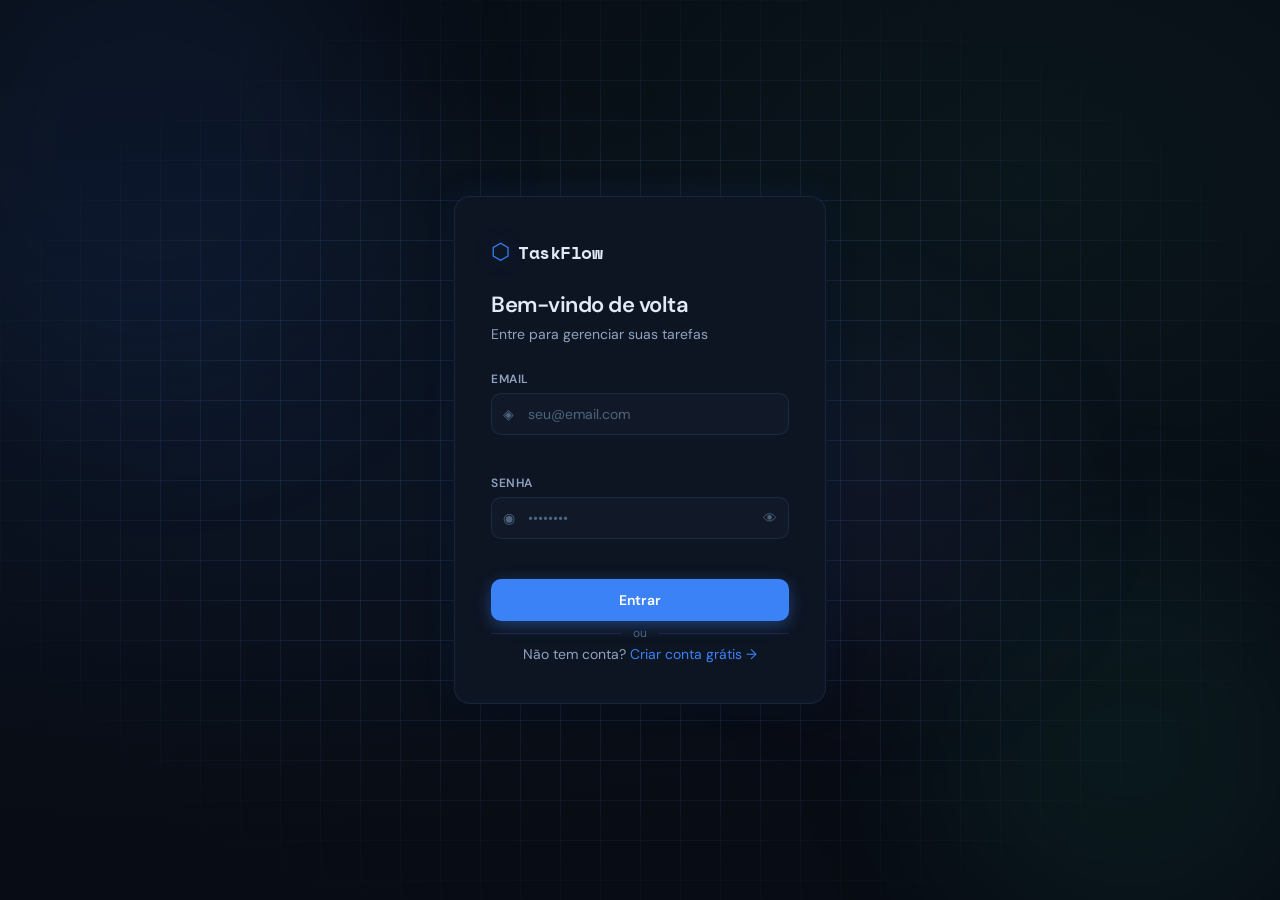
==== frontend/categories.html @ ffcaa2cd "add update" ====
<!DOCTYPE html>
<html lang="pt-BR">
<head>
    <meta charset="UTF-8">
    <meta name="viewport" content="width=device-width, initial-scale=1.0">
    <title>TaskFlow — Categorias</title>
    <link rel="preconnect" href="https://fonts.googleapis.com">
    <link href="https://fonts.googleapis.com/css2?family=Space+Mono:wght@400;700&family=DM+Sans:wght@300;400;500;600&display=swap" rel="stylesheet">
    <link rel="stylesheet" href="css/style.css">
    <link rel="stylesheet" href="css/kanban.css">
    <link rel="stylesheet" href="css/dashboard.css">
</head>
<body class="dashboard-page">
    <aside class="sidebar" id="sidebar">
        <div class="sidebar-header">
            <div class="logo"><span class="logo-icon">⬡</span><span class="logo-text">TaskFlow</span></div>
        </div>
        <nav class="sidebar-nav" id="sidebarNav"></nav>
        <div class="sidebar-footer">
            <div class="user-card">
                <div class="user-avatar" id="userAvatar">?</div>
                <div class="user-info">
                    <span class="user-name" id="userName">—</span>
                    <span class="user-email" id="userEmail">—</span>
                </div>
            </div>
            <button class="btn-logout" onclick="logout()" title="Sair">⏻</button>
        </div>
    </aside>

    <main class="main-content">
        <header class="topbar">
            <div class="topbar-left">
                <button class="menu-toggle" onclick="toggleSidebar()">☰</button>
                <h2 class="page-title">Categorias</h2>
            </div>
            <button class="btn-new-task" onclick="openCatModal()">+ Nova Categoria</button>
        </header>

        <div class="page-content">
            <section class="suggested-cats">
                <div>
                    <h3 class="section-title">Categorias sugeridas</h3>
                    <p class="section-subtitle">Crie atalhos comuns com um clique e continue podendo personalizar tudo.</p>
                </div>
                <div class="suggested-cat-grid" id="suggestedCatGrid"></div>
            </section>

            <div id="catEmpty" class="empty-state hidden">
                <div class="empty-icon">◈</div>
                <p>Nenhuma categoria criada ainda</p>
                <button class="btn-primary small" onclick="openCatModal()">+ Criar categoria</button>
            </div>
            <div class="cat-grid" id="catGrid"></div>
        </div>
    </main>

    <!-- Modal Categoria -->
    <div class="modal-overlay hidden" id="catModalOverlay" onclick="closeCatModalOutside(event)">
        <div class="modal-card modal-sm">
            <div class="modal-header">
                <h3 class="modal-title" id="catModalTitle">Nova Categoria</h3>
                <button class="modal-close" onclick="closeCatModal()">✕</button>
            </div>
            <form id="catForm" class="modal-form" novalidate>
                <input type="hidden" id="catId">
                <div class="field-group">
                    <label class="field-label">Nome *</label>
                    <div class="field-wrapper"><input type="text" id="catName" class="field-input" placeholder="Ex: Trabalho" maxlength="50"></div>
                    <span class="field-error" id="catNameErr"></span>
                </div>
                <div class="modal-row">
                    <div class="field-group">
                        <label class="field-label">Ícone (emoji)</label>
                        <div class="field-wrapper"><input type="text" id="catIcon" class="field-input" placeholder="🏠" maxlength="4"></div>
                    </div>
                    <div class="field-group">
                        <label class="field-label">Cor</label>
                        <div class="color-picker-row">
                            <input type="color" id="catColorPicker" value="#3b82f6" style="width:40px;height:38px;border:none;background:none;cursor:pointer;padding:0">
                            <input type="text" id="catColor" class="field-input" value="#3b82f6" placeholder="#3b82f6" maxlength="7" style="flex:1">
                        </div>
                    </div>
                </div>
                <!-- Color presets -->
                <div class="color-presets">
                    <span class="presets-label">Cores rápidas:</span>
                    <div class="presets-row" id="colorPresets"></div>
                </div>
                <div class="modal-actions">
                    <button type="button" class="btn-ghost" onclick="closeCatModal()">Cancelar</button>
                    <button type="submit" class="btn-primary" id="saveCatBtn">
                        <span class="btn-text">Salvar</span>
                        <span class="btn-loader hidden">⟳</span>
                    </button>
                </div>
            </form>
        </div>
    </div>

    <!-- Delete confirm -->
    <div class="modal-overlay hidden" id="deleteCatOverlay" onclick="closeDeleteCatOutside(event)">
        <div class="modal-card modal-sm">
            <div class="modal-header">
                <h3 class="modal-title">Excluir Categoria</h3>
                <button class="modal-close" onclick="closeDeleteCat()">✕</button>
            </div>
            <p class="delete-confirm-text">Excluir <strong id="deleteCatName"></strong>? As tarefas desta categoria perderão a associação.</p>
            <div class="modal-actions">
                <button class="btn-ghost" onclick="closeDeleteCat()">Cancelar</button>
                <button class="btn-danger" id="confirmDeleteCatBtn" onclick="confirmDeleteCat()">Excluir</button>
            </div>
        </div>
    </div>

    <div id="toastContainer" class="toast-container"></div>
    <script src="js/shared.js"></script>
    <script src="js/categories.js"></script>
</body>
</html>
---- frontend/css/style.css ----
/* ============================================================
   TaskFlow — Dark Mission Control Theme
   Fonts: Space Mono (mono/headings) + DM Sans (body)
   ============================================================ */

:root {
  --bg:          #080c14;
  --bg-2:        #0d1422;
  --bg-3:        #111928;
  --bg-4:        #1a2438;
  --border:      rgba(100, 160, 255, 0.12);
  --border-glow: rgba(100, 160, 255, 0.3);

  --accent:      #3b82f6;
  --accent-dim:  rgba(59, 130, 246, 0.15);
  --accent-glow: rgba(59, 130, 246, 0.4);
  --green:       #22d3a5;
  --green-dim:   rgba(34, 211, 165, 0.15);
  --yellow:      #f59e0b;
  --yellow-dim:  rgba(245, 158, 11, 0.15);
  --red:         #ef4444;
  --red-dim:     rgba(239, 68, 68, 0.15);

  --text:        #e2eaf5;
  --text-2:      #8fa3c0;
  --text-3:      #4d647f;

  --radius:      10px;
  --radius-lg:   16px;
  --shadow:      0 4px 24px rgba(0,0,0,0.5);
  --shadow-glow: 0 0 30px rgba(59, 130, 246, 0.15);

  --sidebar-w:   240px;
  --topbar-h:    64px;
}

*, *::before, *::after { box-sizing: border-box; margin: 0; padding: 0; }

html { font-size: 15px; }

body {
  font-family: 'DM Sans', sans-serif;
  background: var(--bg);
  color: var(--text);
  min-height: 100vh;
  -webkit-font-smoothing: antialiased;
}

/* ============================================================
   SCROLLBAR
   ============================================================ */
::-webkit-scrollbar { width: 6px; }
::-webkit-scrollbar-track { background: transparent; }
::-webkit-scrollbar-thumb { background: var(--bg-4); border-radius: 3px; }
::-webkit-scrollbar-thumb:hover { background: var(--accent); }

/* ============================================================
   AUTH PAGE
   ============================================================ */
.auth-page { display: flex; align-items: center; justify-content: center; min-height: 100vh; overflow: hidden; }

.auth-bg {
  position: fixed; inset: 0; z-index: 0;
  background: radial-gradient(ellipse at 20% 50%, rgba(59,130,246,0.07) 0%, transparent 60%),
              radial-gradient(ellipse at 80% 20%, rgba(34,211,165,0.05) 0%, transparent 50%),
              var(--bg);
}

.grid-overlay {
  position: absolute; inset: 0;
  background-image:
    linear-gradient(var(--border) 1px, transparent 1px),
    linear-gradient(90deg, var(--border) 1px, transparent 1px);
  background-size: 40px 40px;
  mask-image: radial-gradient(ellipse at center, black 40%, transparent 80%);
}

.orb {
  position: absolute; border-radius: 50%;
  filter: blur(80px); pointer-events: none;
}
.orb-1 { width:500px; height:500px; background: rgba(59,130,246,0.08); top:-100px; left:-100px; }
.orb-2 { width:400px; height:400px; background: rgba(34,211,165,0.06); bottom:-50px; right:-50px; }
.orb-3 { width:300px; height:300px; background: rgba(139,92,246,0.05); top:40%; right:20%; }

.auth-container { position: relative; z-index: 1; width: 100%; max-width: 420px; padding: 24px; }

.auth-card {
  background: var(--bg-2);
  border: 1px solid var(--border);
  border-radius: var(--radius-lg);
  padding: 40px 36px;
  box-shadow: var(--shadow), var(--shadow-glow);
  animation: cardIn 0.4s cubic-bezier(0.16, 1, 0.3, 1);
}

@keyframes cardIn {
  from { opacity: 0; transform: translateY(20px) scale(0.97); }
  to   { opacity: 1; transform: translateY(0) scale(1); }
}

.logo {
  display: flex; align-items: center; gap: 8px; margin-bottom: 24px;
}
.logo-icon {
  font-size: 22px; color: var(--accent);
  text-shadow: 0 0 20px var(--accent-glow);
}
.logo-text {
  font-family: 'Space Mono', monospace;
  font-size: 18px; font-weight: 700;
  letter-spacing: -0.5px; color: var(--text);
}

.auth-title {
  font-size: 22px; font-weight: 600;
  letter-spacing: -0.5px; margin-bottom: 6px;
}
.auth-subtitle { color: var(--text-2); font-size: 14px; margin-bottom: 28px; }

/* ============================================================
   FORM FIELDS
   ============================================================ */
.auth-form, .modal-form { display: flex; flex-direction: column; gap: 18px; }

.field-group { display: flex; flex-direction: column; gap: 6px; }
.field-label { font-size: 12px; font-weight: 600; color: var(--text-2); letter-spacing: 0.5px; text-transform: uppercase; }

.field-wrapper {
  position: relative; display: flex; align-items: center;
}
.field-icon {
  position: absolute; left: 12px; color: var(--text-3); font-size: 14px; pointer-events: none;
}
.field-input {
  width: 100%;
  background: var(--bg-3);
  border: 1px solid var(--border);
  border-radius: var(--radius);
  color: var(--text);
  font-family: 'DM Sans', sans-serif;
  font-size: 14px;
  padding: 11px 14px 11px 36px;
  outline: none;
  transition: border-color 0.2s, box-shadow 0.2s, background 0.2s;
}
.field-input:not(.field-textarea):not(.field-select) { padding-left: 36px; }
.field-textarea { padding: 11px 14px; resize: vertical; min-height: 80px; }
.field-select  { padding: 11px 14px; cursor: pointer; appearance: none; background-image: url("data:image/svg+xml,%3Csvg xmlns='http://www.w3.org/2000/svg' width='12' height='12' fill='%238fa3c0' viewBox='0 0 16 16'%3E%3Cpath d='M8 11L2 5h12z'/%3E%3C/svg%3E"); background-repeat: no-repeat; background-position: right 12px center; }

.field-input::placeholder { color: var(--text-3); }
.field-input:focus {
  border-color: var(--accent);
  box-shadow: 0 0 0 3px var(--accent-dim);
  background: var(--bg-4);
}
.field-input.error { border-color: var(--red); box-shadow: 0 0 0 3px var(--red-dim); }
.field-error { font-size: 12px; color: var(--red); min-height: 16px; }

.toggle-password {
  position: absolute; right: 12px;
  background: none; border: none; cursor: pointer;
  color: var(--text-3); font-size: 14px;
  transition: color 0.2s;
}
.toggle-password:hover { color: var(--accent); }

/* ============================================================
   BUTTONS
   ============================================================ */
.btn-primary {
  display: flex; align-items: center; justify-content: center; gap: 8px;
  background: var(--accent);
  color: white;
  border: none; border-radius: var(--radius);
  font-family: 'DM Sans', sans-serif;
  font-size: 14px; font-weight: 600;
  padding: 12px 20px;
  cursor: pointer;
  transition: background 0.2s, transform 0.1s, box-shadow 0.2s;
  box-shadow: 0 4px 16px var(--accent-glow);
  width: 100%;
}
.btn-primary:hover { background: #2563eb; box-shadow: 0 6px 24px var(--accent-glow); }
.btn-primary:active { transform: scale(0.98); }
.btn-primary.small { width: auto; padding: 8px 16px; font-size: 13px; }
.btn-primary:disabled { opacity: 0.6; cursor: not-allowed; transform: none; }

.btn-ghost {
  background: transparent; border: 1px solid var(--border);
  color: var(--text-2); border-radius: var(--radius);
  font-family: 'DM Sans', sans-serif;
  font-size: 14px; font-weight: 500;
  padding: 10px 20px; cursor: pointer;
  transition: all 0.2s;
}
.btn-ghost:hover { border-color: var(--border-glow); color: var(--text); background: var(--bg-3); }

.btn-danger {
  background: var(--red); color: white; border: none;
  border-radius: var(--radius); font-family: 'DM Sans', sans-serif;
  font-size: 14px; font-weight: 600; padding: 10px 20px;
  cursor: pointer; transition: all 0.2s;
  box-shadow: 0 4px 16px rgba(239,68,68,0.3);
}
.btn-danger:hover { background: #dc2626; }

.btn-loader { animation: spin 0.8s linear infinite; display: inline-block; }
@keyframes spin { to { transform: rotate(360deg); } }

.link-btn {
  background: none; border: none; color: var(--accent);
  cursor: pointer; font-size: 14px; font-family: 'DM Sans', sans-serif;
  padding: 0; transition: color 0.2s;
}
.link-btn:hover { color: #60a5fa; text-decoration: underline; }

/* ============================================================
   AUTH EXTRAS
   ============================================================ */
.auth-divider {
  display: flex; align-items: center; gap: 12px; margin: 4px 0;
  color: var(--text-3); font-size: 12px;
}
.auth-divider::before, .auth-divider::after {
  content: ''; flex: 1; height: 1px; background: var(--border);
}

.auth-switch { text-align: center; color: var(--text-2); font-size: 14px; }

/* ============================================================
   ALERT
   ============================================================ */
.alert {
  padding: 12px 14px; border-radius: var(--radius);
  font-size: 13px; margin-bottom: 4px;
  animation: fadeIn 0.3s ease;
}
.alert.success { background: var(--green-dim); border: 1px solid rgba(34,211,165,0.3); color: var(--green); }
.alert.error   { background: var(--red-dim); border: 1px solid rgba(239,68,68,0.3); color: #fc8181; }
@keyframes fadeIn { from { opacity:0; transform:translateY(-4px); } to { opacity:1; transform:translateY(0); } }

/* ============================================================
   DASHBOARD LAYOUT
   ============================================================ */
.dashboard-page { display: flex; overflow: hidden; height: 100vh; }

.sidebar {
  width: var(--sidebar-w);
  background: var(--bg-2);
  border-right: 1px solid var(--border);
  display: flex; flex-direction: column;
  flex-shrink: 0;
  transition: width 0.25s ease, transform 0.25s ease;
  z-index: 100;
}

.sidebar-header {
  padding: 20px 20px 16px;
  border-bottom: 1px solid var(--border);
}

.sidebar-nav {
  flex: 1; padding: 16px 12px;
  display: flex; flex-direction: column; gap: 4px;
  overflow-y: auto;
}

.nav-item {
  display: flex; align-items: center; gap: 10px;
  background: transparent; border: none;
  color: var(--text-2); font-family: 'DM Sans', sans-serif;
  font-size: 14px; font-weight: 500;
  padding: 9px 12px; border-radius: 8px;
  cursor: pointer; text-align: left; width: 100%;
  transition: all 0.15s;
}
.nav-item:hover  { background: var(--bg-3); color: var(--text); }
.nav-item.active { background: var(--accent-dim); color: var(--accent); }
.nav-item.active .nav-icon { color: var(--accent); }
.nav-icon { font-size: 16px; width: 18px; text-align: center; }
.nav-badge {
  margin-left: auto; background: var(--bg-4);
  color: var(--text-2); font-size: 11px; font-weight: 600;
  padding: 2px 7px; border-radius: 10px;
  font-family: 'Space Mono', monospace;
}
.nav-item.active .nav-badge { background: var(--accent-dim); color: var(--accent); }

.sidebar-footer {
  padding: 14px 16px;
  border-top: 1px solid var(--border);
  display: flex; align-items: center; gap: 10px;
}
.user-card { flex: 1; display: flex; align-items: center; gap: 10px; overflow: hidden; }
.user-avatar {
  width: 32px; height: 32px; border-radius: 8px;
  background: var(--accent-dim); color: var(--accent);
  display: flex; align-items: center; justify-content: center;
  font-family: 'Space Mono', monospace; font-size: 13px; font-weight: 700;
  flex-shrink: 0;
}
.user-info { display: flex; flex-direction: column; overflow: hidden; }
.user-name  { font-size: 13px; font-weight: 600; white-space: nowrap; overflow: hidden; text-overflow: ellipsis; }
.user-email { font-size: 11px; color: var(--text-3); white-space: nowrap; overflow: hidden; text-overflow: ellipsis; }

.btn-logout {
  background: none; border: 1px solid var(--border);
  color: var(--text-3); border-radius: 6px;
  width: 30px; height: 30px; cursor: pointer;
  font-size: 14px; flex-shrink: 0;
  transition: all 0.2s;
}
.btn-logout:hover { border-color: var(--red); color: var(--red); background: var(--red-dim); }

/* ============================================================
   MAIN CONTENT
   ============================================================ */
.main-content {
  flex: 1; overflow-y: auto;
  display: flex; flex-direction: column;
}

.topbar {
  height: var(--topbar-h);
  display: flex; align-items: center; justify-content: space-between;
  padding: 0 28px; gap: 16px;
  background: var(--bg-2);
  border-bottom: 1px solid var(--border);
  position: sticky; top: 0; z-index: 50;
}
.topbar-left { display: flex; align-items: center; gap: 16px; flex: 1; }
.menu-toggle {
  background: none; border: none; color: var(--text-2);
  font-size: 18px; cursor: pointer;
  padding: 6px; border-radius: 6px; display: none;
}

.search-wrapper { position: relative; flex: 1; max-width: 360px; }
.search-icon { position: absolute; left: 12px; top: 50%; transform: translateY(-50%); color: var(--text-3); font-size: 15px; }
.search-input {
  width: 100%;
  background: var(--bg-3); border: 1px solid var(--border);
  border-radius: var(--radius); color: var(--text);
  font-family: 'DM Sans', sans-serif; font-size: 14px;
  padding: 8px 14px 8px 36px; outline: none;
  transition: all 0.2s;
}
.search-input::placeholder { color: var(--text-3); }
.search-input:focus { border-color: var(--accent); box-shadow: 0 0 0 3px var(--accent-dim); }

.btn-new-task {
  display: flex; align-items: center; gap: 6px;
  background: var(--accent); color: white; border: none;
  border-radius: var(--radius); font-family: 'DM Sans', sans-serif;
  font-size: 13px; font-weight: 600; padding: 8px 16px;
  cursor: pointer; white-space: nowrap;
  transition: all 0.2s;
  box-shadow: 0 4px 16px var(--accent-glow);
}
.btn-new-task:hover { background: #2563eb; }

/* ============================================================
   STATS
   ============================================================ */
.stats-section {
  display: grid; grid-template-columns: repeat(4, 1fr); gap: 16px;
  padding: 24px 28px 0;
}

.stat-card {
  background: var(--bg-2); border: 1px solid var(--border);
  border-radius: var(--radius-lg); padding: 20px;
  transition: border-color 0.2s, box-shadow 0.2s;
}
.stat-card:hover { border-color: var(--border-glow); box-shadow: var(--shadow-glow); }

.stat-value {
  font-family: 'Space Mono', monospace;
  font-size: 28px; font-weight: 700; color: var(--text);
  letter-spacing: -1px; margin-bottom: 4px;
}
.stat-label { font-size: 12px; color: var(--text-2); font-weight: 500; text-transform: uppercase; letter-spacing: 0.5px; margin-bottom: 12px; }
.stat-bar { height: 3px; background: var(--bg-4); border-radius: 2px; overflow: hidden; }
.stat-fill { height: 100%; border-radius: 2px; transition: width 0.6s cubic-bezier(0.34, 1.56, 0.64, 1); }
.stat-fill-todo     { background: var(--yellow); }
.stat-fill-progress { background: var(--accent); }
.stat-fill-done     { background: var(--green); }

/* ============================================================
   TASKS SECTION
   ============================================================ */
.tasks-section { padding: 24px 28px 40px; flex: 1; }

.tasks-header {
  display: flex; align-items: center; justify-content: space-between;
  margin-bottom: 20px;
}
.tasks-title {
  font-size: 18px; font-weight: 600; letter-spacing: -0.3px;
}
.sort-select {
  background: var(--bg-3); border: 1px solid var(--border);
  color: var(--text-2); border-radius: var(--radius);
  font-family: 'DM Sans', sans-serif; font-size: 13px;
  padding: 6px 12px; cursor: pointer; outline: none;
}

.empty-state {
  display: flex; flex-direction: column; align-items: center; gap: 12px;
  padding: 60px 20px; color: var(--text-3);
}
.empty-icon { font-size: 36px; opacity: 0.5; }
.empty-state p { font-size: 15px; }
.spin { animation: spin 1.5s linear infinite; }

/* ============================================================
   TASK GRID
   ============================================================ */
.task-grid {
  display: grid;
  grid-template-columns: repeat(auto-fill, minmax(290px, 1fr));
  gap: 14px;
}

.task-card {
  background: var(--bg-2); border: 1px solid var(--border);
  border-radius: var(--radius-lg); padding: 18px;
  display: flex; flex-direction: column; gap: 12px;
  transition: border-color 0.2s, transform 0.15s, box-shadow 0.2s;
  animation: cardIn 0.3s cubic-bezier(0.16, 1, 0.3, 1);
  cursor: default;
  position: relative;
  overflow: hidden;
}
.task-card::before {
  content: ''; position: absolute;
  left: 0; top: 0; bottom: 0; width: 3px;
}
.task-card.priority-HIGH::before  { background: var(--red); }
.task-card.priority-MEDIUM::before { background: var(--yellow); }
.task-card.priority-LOW::before   { background: var(--green); }

.task-card:hover { border-color: var(--border-glow); transform: translateY(-2px); box-shadow: var(--shadow); }

.task-card-header { display: flex; align-items: flex-start; justify-content: space-between; gap: 8px; }
.task-card-title {
  font-size: 14px; font-weight: 600; line-height: 1.4;
  flex: 1;
}
.task-card.status-DONE .task-card-title { text-decoration: line-through; color: var(--text-3); }

.task-card-actions { display: flex; gap: 4px; flex-shrink: 0; }
.task-action-btn {
  background: none; border: none; cursor: pointer;
  color: var(--text-3); font-size: 13px;
  padding: 4px 6px; border-radius: 6px;
  transition: all 0.15s;
}
.task-action-btn:hover { color: var(--accent); background: var(--accent-dim); }
.task-action-btn.delete:hover { color: var(--red); background: var(--red-dim); }

.task-card-desc { font-size: 13px; color: var(--text-2); line-height: 1.5; display: -webkit-box; -webkit-line-clamp: 2; -webkit-box-orient: vertical; overflow: hidden; }

.task-card-meta { display: flex; align-items: center; gap: 8px; flex-wrap: wrap; }

.task-badge {
  display: inline-flex; align-items: center; gap: 4px;
  font-size: 11px; font-weight: 600; padding: 3px 8px;
  border-radius: 20px; letter-spacing: 0.3px;
}
.badge-status-TODO       { background: var(--yellow-dim); color: var(--yellow); }
.badge-status-IN_PROGRESS{ background: var(--accent-dim); color: var(--accent); }
.badge-status-DONE       { background: var(--green-dim);  color: var(--green); }
.badge-priority-HIGH     { background: var(--red-dim);    color: var(--red); }
.badge-priority-MEDIUM   { background: var(--yellow-dim); color: var(--yellow); }
.badge-priority-LOW      { background: var(--green-dim);  color: var(--green); }

.task-due-date { font-size: 11px; color: var(--text-3); margin-left: auto; }
.task-due-date.overdue { color: var(--red); }

/* Status quick-change select */
.status-select {
  background: transparent; border: none;
  font-family: 'DM Sans', sans-serif; font-size: 11px;
  cursor: pointer; padding: 0; outline: none;
  color: inherit;
}

/* ============================================================
   MODAL
   ============================================================ */
.modal-overlay {
  position: fixed; inset: 0; z-index: 200;
  background: rgba(4, 8, 16, 0.8);
  backdrop-filter: blur(4px);
  display: flex; align-items: center; justify-content: center;
  padding: 24px;
  animation: fadeIn 0.2s ease;
}

.modal-card {
  background: var(--bg-2); border: 1px solid var(--border);
  border-radius: var(--radius-lg); padding: 28px;
  width: 100%; max-width: 500px;
  box-shadow: var(--shadow), var(--shadow-glow);
  animation: cardIn 0.3s cubic-bezier(0.16, 1, 0.3, 1);
}
.modal-sm { max-width: 380px; }

.modal-header { display: flex; align-items: center; justify-content: space-between; margin-bottom: 20px; }
.modal-title  { font-size: 17px; font-weight: 600; letter-spacing: -0.3px; }
.modal-close  {
  background: none; border: none; color: var(--text-3);
  font-size: 16px; cursor: pointer; padding: 4px 8px;
  border-radius: 6px; transition: all 0.15s;
}
.modal-close:hover { color: var(--text); background: var(--bg-3); }

.modal-row { display: grid; grid-template-columns: 1fr 1fr; gap: 14px; }

.modal-actions { display: flex; justify-content: flex-end; gap: 10px; margin-top: 8px; }
.modal-actions .btn-primary { width: auto; }

.delete-confirm-text { color: var(--text-2); font-size: 14px; line-height: 1.6; margin-bottom: 20px; }

/* ============================================================
   UTILITIES
   ============================================================ */
.hidden { display: none !important; }

/* ============================================================
   RESPONSIVE
   ============================================================ */
@media (max-width: 900px) {
  .stats-section { grid-template-columns: repeat(2, 1fr); }
  .sidebar { position: fixed; left: 0; top: 0; bottom: 0; transform: translateX(-100%); }
  .sidebar.open { transform: translateX(0); }
  .menu-toggle { display: block; }
  .topbar { padding: 0 16px; }
  .tasks-section, .stats-section { padding-left: 16px; padding-right: 16px; }
}
@media (max-width: 560px) {
  .stats-section { grid-template-columns: repeat(2, 1fr); gap: 10px; }
  .modal-row { grid-template-columns: 1fr; }
  .auth-card { padding: 28px 20px; }
}
---- frontend/css/kanban.css ----
/* ============================================================
   TaskFlow — Kanban + Profile + Categories + Toast + Light Theme
   ============================================================ */

/* ============================================================
   LIGHT THEME OVERRIDE
   ============================================================ */
[data-theme="light"] {
    --bg:    #f0f4f8;
    --bg-2:  #ffffff;
    --bg-3:  #f4f7fb;
    --bg-4:  #e8edf4;
    --border:      rgba(60, 100, 160, 0.14);
    --border-glow: rgba(59, 130, 246, 0.4);
    --text:   #0f1c2e;
    --text-2: #4a6080;
    --text-3: #8fa3c0;
    --shadow: 0 4px 24px rgba(30, 60, 120, 0.08);
    --shadow-glow: 0 0 30px rgba(59, 130, 246, 0.08);
}
[data-theme="light"] .auth-bg {
    background: radial-gradient(ellipse at 20% 50%, rgba(59,130,246,0.05) 0%, transparent 60%),
                radial-gradient(ellipse at 80% 20%, rgba(34,211,165,0.04) 0%, transparent 50%),
                var(--bg);
}
[data-theme="light"] .search-input,
[data-theme="light"] .field-input,
[data-theme="light"] .sort-select { color: var(--text); }
[data-theme="light"] .stat-bar { background: var(--bg-4); }

/* ============================================================
   TOPBAR extras
   ============================================================ */
.page-title {
    font-size: 18px; font-weight: 600; letter-spacing: -0.3px;
}
.topbar-right { display: flex; align-items: center; gap: 12px; }
.page-content { padding: 24px 28px 40px; }

/* ============================================================
   TOAST NOTIFICATIONS
   ============================================================ */
.toast-container {
    position: fixed; bottom: 24px; right: 24px;
    z-index: 9999; display: flex; flex-direction: column; gap: 10px;
    pointer-events: none;
}
.toast {
    display: flex; align-items: center; gap: 10px;
    padding: 12px 16px; border-radius: 10px;
    font-size: 13px; font-weight: 500;
    background: var(--bg-2); border: 1px solid var(--border);
    box-shadow: var(--shadow);
    opacity: 0; transform: translateX(20px);
    transition: opacity 0.25s, transform 0.25s;
    pointer-events: auto; max-width: 300px;
}
.toast-visible { opacity: 1; transform: translateX(0); }
.toast-icon { font-size: 15px; flex-shrink: 0; }
.toast-success { border-color: rgba(34,211,165,0.3); }
.toast-success .toast-icon { color: var(--green); }
.toast-error   { border-color: rgba(239,68,68,0.3);  }
.toast-error   .toast-icon { color: var(--red); }
.toast-info    { border-color: rgba(59,130,246,0.3);  }
.toast-info    .toast-icon { color: var(--accent); }
.toast-warning { border-color: rgba(245,158,11,0.3); }
.toast-warning .toast-icon { color: var(--yellow); }

/* ============================================================
   NAV LINK (sidebar uses <a> tags in shared.js)
   ============================================================ */
a.nav-item {
    text-decoration: none;
    display: flex; align-items: center; gap: 10px;
    background: transparent; border: none;
    color: var(--text-2); font-family: 'DM Sans', sans-serif;
    font-size: 14px; font-weight: 500;
    padding: 9px 12px; border-radius: 8px;
    transition: all 0.15s;
}
a.nav-item:hover  { background: var(--bg-3); color: var(--text); }
a.nav-item.active { background: var(--accent-dim); color: var(--accent); }

/* ============================================================
   KANBAN BOARD
   ============================================================ */
.kanban-wrapper {
    flex: 1; overflow-x: auto;
    padding: 24px 28px 40px;
    display: flex;
}
.kanban-board {
    display: flex; gap: 20px; align-items: flex-start;
    min-width: max-content; width: 100%;
}
.kanban-col {
    width: 300px; flex-shrink: 0;
    background: var(--bg-2);
    border: 1px solid var(--border);
    border-radius: var(--radius-lg);
    display: flex; flex-direction: column;
    max-height: calc(100vh - 130px);
    transition: border-color 0.2s, box-shadow 0.2s;
}
.kanban-col.drag-over {
    border-color: var(--accent);
    box-shadow: 0 0 0 2px var(--accent-dim);
}
.kanban-col-header {
    display: flex; align-items: center; gap: 8px;
    padding: 16px 16px 12px;
    border-bottom: 1px solid var(--border);
    flex-shrink: 0;
}
.kanban-col-icon  { font-size: 16px; }
.kanban-col-title { font-size: 14px; font-weight: 600; flex: 1; }
.kanban-col-count {
    background: var(--bg-4); color: var(--text-2);
    font-family: 'Space Mono', monospace; font-size: 11px;
    padding: 2px 7px; border-radius: 10px; font-weight: 600;
}
.kanban-cards {
    flex: 1; overflow-y: auto; padding: 12px;
    display: flex; flex-direction: column; gap: 10px;
}
.kanban-empty, .kanban-loading {
    text-align: center; padding: 24px 12px;
    color: var(--text-3); font-size: 13px;
    border: 1px dashed var(--border);
    border-radius: var(--radius);
}
.kanban-add-btn {
    width: calc(100% - 24px); margin: 0 12px 12px;
    background: none; border: 1px dashed var(--border);
    color: var(--text-3); border-radius: var(--radius);
    font-family: 'DM Sans', sans-serif; font-size: 13px;
    padding: 8px; cursor: pointer; flex-shrink: 0;
    transition: all 0.15s;
}
.kanban-add-btn:hover { border-color: var(--accent); color: var(--accent); background: var(--accent-dim); }

/* ============================================================
   KANBAN CARD
   ============================================================ */
.kanban-card {
    background: var(--bg-3);
    border: 1px solid var(--border);
    border-radius: var(--radius);
    cursor: grab; position: relative;
    overflow: hidden;
    transition: transform 0.15s, box-shadow 0.15s, opacity 0.15s;
    animation: cardIn 0.25s cubic-bezier(0.16, 1, 0.3, 1);
}
.kanban-card:hover { transform: translateY(-2px); box-shadow: var(--shadow); }
.kanban-card.dragging { opacity: 0.4; cursor: grabbing; transform: scale(0.97); }
.kcard-priority-bar { height: 3px; width: 100%; flex-shrink: 0; }
.kcard-body { padding: 10px 12px 12px; }
.kcard-header {
    display: flex; align-items: flex-start;
    justify-content: space-between; gap: 6px; margin-bottom: 6px;
}
.kcard-title {
    font-size: 13px; font-weight: 600; line-height: 1.4; flex: 1;
}
.kcard-title.done { text-decoration: line-through; color: var(--text-3); }
.kcard-actions { display: flex; gap: 2px; flex-shrink: 0; }
.kcard-desc {
    font-size: 12px; color: var(--text-2); line-height: 1.5; margin-bottom: 8px;
    display: -webkit-box; -webkit-line-clamp: 2; -webkit-box-orient: vertical; overflow: hidden;
}
.kcard-footer { display: flex; align-items: center; flex-wrap: wrap; gap: 6px; margin-top: 6px; }
.kcard-cat {
    font-size: 11px; font-weight: 600; padding: 2px 8px;
    border-radius: 20px; white-space: nowrap;
}
.kcard-meta { display: flex; gap: 8px; margin-left: auto; flex-wrap: wrap; }
.kcard-meta-item { font-size: 11px; color: var(--text-3); white-space: nowrap; }
.kcard-meta-item.overdue { color: var(--red); }

/* ============================================================
   PROFILE PAGE
   ============================================================ */
.profile-page { padding: 24px 28px 60px; max-width: 900px; }
.profile-hero {
    background: var(--bg-2); border: 1px solid var(--border);
    border-radius: var(--radius-lg); padding: 28px;
    display: flex; align-items: flex-start; gap: 24px;
    margin-bottom: 24px; flex-wrap: wrap;
}
.profile-avatar-big {
    width: 72px; height: 72px; border-radius: 16px; flex-shrink: 0;
    background: var(--accent-dim); color: var(--accent);
    font-family: 'Space Mono', monospace; font-size: 28px; font-weight: 700;
    display: flex; align-items: center; justify-content: center;
    border: 2px solid rgba(59,130,246,0.3);
}
.profile-hero-info { flex: 1; min-width: 200px; }
.profile-display-name { font-size: 22px; font-weight: 600; letter-spacing: -0.5px; margin-bottom: 4px; }
.profile-job    { color: var(--accent); font-size: 13px; font-weight: 500; margin-bottom: 6px; }
.profile-bio    { color: var(--text-2); font-size: 14px; margin-bottom: 8px; }
.profile-member-since { color: var(--text-3); font-size: 12px; }
.profile-stats-row {
    display: flex; gap: 20px; margin-left: auto; flex-shrink: 0;
    align-items: center;
}
.profile-stat { display: flex; flex-direction: column; align-items: center; gap: 2px; }
.ps-val { font-family: 'Space Mono', monospace; font-size: 22px; font-weight: 700; }
.ps-lbl { font-size: 11px; color: var(--text-2); text-transform: uppercase; letter-spacing: 0.5px; }

.profile-body {
    display: grid; grid-template-columns: 1fr 1fr;
    gap: 20px; align-items: start;
}
.profile-body > :last-child { grid-column: 1 / -1; }

.profile-section {
    background: var(--bg-2); border: 1px solid var(--border);
    border-radius: var(--radius-lg); padding: 24px;
}
.section-header { margin-bottom: 18px; }
.section-title  { font-size: 15px; font-weight: 600; letter-spacing: -0.2px; }
.profile-form   { display: flex; flex-direction: column; gap: 16px; }

/* Progress bars */
.progress-bars { display: flex; flex-direction: column; gap: 14px; }
.prog-row { display: flex; align-items: center; gap: 10px; }
.prog-lbl { font-size: 13px; color: var(--text-2); width: 110px; flex-shrink: 0; }
.prog-track { flex: 1; height: 8px; background: var(--bg-4); border-radius: 4px; overflow: hidden; }
.prog-fill  { height: 100%; border-radius: 4px; width: 0; transition: width 0.8s cubic-bezier(0.34,1.56,0.64,1); }
.prog-todo     { background: var(--yellow); }
.prog-progress { background: var(--accent); }
.prog-done     { background: var(--green); }
.prog-val { font-family: 'Space Mono', monospace; font-size: 12px; color: var(--text-2); width: 24px; text-align: right; }

/* ============================================================
   CATEGORIES PAGE
   ============================================================ */
.cat-grid {
    display: grid;
    grid-template-columns: repeat(auto-fill, minmax(240px, 1fr));
    gap: 14px;
}
.cat-card {
    background: var(--bg-2); border: 1px solid var(--border);
    border-radius: var(--radius-lg); overflow: hidden;
    transition: border-color 0.2s, transform 0.15s, box-shadow 0.2s;
    animation: cardIn 0.3s cubic-bezier(0.16,1,0.3,1);
}
.cat-card:hover { border-color: var(--cat-color, var(--border-glow)); transform: translateY(-2px); box-shadow: var(--shadow); }
.cat-card-accent { height: 4px; background: var(--cat-color, var(--accent)); }
.cat-card-body {
    display: flex; align-items: center; gap: 14px; padding: 16px 18px;
}
.cat-card-icon { font-size: 24px; flex-shrink: 0; }
.cat-card-info { flex: 1; overflow: hidden; }
.cat-card-name  { font-size: 14px; font-weight: 600; display: block; white-space: nowrap; overflow: hidden; text-overflow: ellipsis; }
.cat-card-count { font-size: 12px; color: var(--text-2); }
.cat-card-actions { display: flex; gap: 4px; flex-shrink: 0; }

/* Color picker in modal */
.color-picker-row { display: flex; align-items: center; gap: 8px; }
.color-presets { display: flex; align-items: center; gap: 10px; flex-wrap: wrap; }
.presets-label { font-size: 12px; color: var(--text-2); white-space: nowrap; }
.presets-row   { display: flex; gap: 6px; flex-wrap: wrap; }
.color-dot {
    width: 22px; height: 22px; border-radius: 50%;
    border: 2px solid transparent; cursor: pointer;
    transition: transform 0.15s, border-color 0.15s;
    flex-shrink: 0;
}
.color-dot:hover { transform: scale(1.2); border-color: white; }

/* ============================================================
   RESPONSIVE
   ============================================================ */
@media (max-width: 900px) {
    .kanban-wrapper { padding: 16px; }
    .profile-body { grid-template-columns: 1fr; }
    .profile-hero { flex-direction: column; }
    .profile-stats-row { margin-left: 0; }
    .page-content { padding: 16px; }
}
@media (max-width: 600px) {
    .kanban-col { width: 260px; }
}
.profile-stats-hub { min-height: 420px; }
.profile-photo-editor { display: flex; align-items: center; gap: 16px; }
.profile-photo-preview,
.user-avatar.has-photo,
.profile-avatar-big.has-photo { background-size: cover; background-position: center; color: transparent; }
.profile-photo-preview {
    width: 72px;
    height: 72px;
    border-radius: 50%;
    display: grid;
    place-items: center;
    background: var(--bg-3);
    border: 1px solid var(--border);
    color: var(--text-1);
    font-weight: 700;
}
.profile-photo-actions { flex: 1; display: flex; flex-direction: column; gap: 8px; }
.field-hint, .section-subtitle { color: var(--text-3); font-size: 12px; }
.chart-toolbar, .chart-color-row { display: flex; gap: 12px; flex-wrap: wrap; margin-bottom: 14px; }
.chart-color-row label { display: flex; align-items: center; gap: 8px; color: var(--text-2); font-size: 12px; }
.chart-color-row input { width: 34px; height: 28px; border: none; background: transparent; cursor: pointer; }
.profile-chart-wrap { height: 280px; width: 100%; }
.suggested-cats {
    margin-bottom: 22px;
    padding: 18px;
    background: var(--bg-2);
    border: 1px solid var(--border);
    border-radius: 8px;
}
.suggested-cat-grid { display: grid; grid-template-columns: repeat(auto-fit, minmax(132px, 1fr)); gap: 10px; margin-top: 14px; }
.suggested-cat-btn {
    height: 52px;
    border: 1px solid var(--border);
    background: color-mix(in srgb, var(--cat-color) 14%, var(--bg-2));
    color: var(--text-1);
    border-radius: 8px;
    display: flex;
    align-items: center;
    justify-content: center;
    gap: 8px;
    cursor: pointer;
}
.suggested-cat-btn:disabled { opacity: 0.6; cursor: wait; }
.profile-body { grid-template-columns: minmax(0, 1fr) minmax(340px, 420px); align-items: start; }
.profile-body > .profile-stats-hub { grid-column: 2; grid-row: 1 / span 2; }
@media (max-width: 900px) {
    .profile-body { grid-template-columns: 1fr; }
    .profile-body > .profile-stats-hub { grid-column: auto; grid-row: auto; }
    .profile-photo-editor { align-items: flex-start; flex-direction: column; }
}
---- frontend/css/dashboard.css ----
/* ============================================================
   TaskFlow — Dashboard v2 Styles
   ============================================================ */

/* ── TOPBAR EXTRAS ─────────────────────────────────────────── */
.topbar-right {
    display: flex; align-items: center; gap: 10px; flex-shrink: 0;
}
.view-toggle {
    display: flex; border: 1px solid var(--border); border-radius: var(--radius); overflow: hidden;
}
.view-btn {
    background: transparent; border: none; color: var(--text-3);
    font-size: 14px; padding: 6px 10px; cursor: pointer; transition: all 0.15s;
}
.view-btn.active { background: var(--accent-dim); color: var(--accent); }
.view-btn:hover:not(.active) { background: var(--bg-3); color: var(--text-2); }

.btn-export {
    background: transparent; border: 1px solid var(--border);
    color: var(--text-2); border-radius: var(--radius);
    font-family: 'DM Sans', sans-serif; font-size: 13px;
    padding: 7px 14px; cursor: pointer; transition: all 0.2s;
}
.btn-export:hover { border-color: var(--border-glow); color: var(--text); background: var(--bg-3); }

/* ── STATS CLICKABLE ───────────────────────────────────────── */
.stat-card.clickable { cursor: pointer; }
.stat-card.clickable:hover {
    border-color: var(--border-glow);
    box-shadow: var(--shadow-glow);
    transform: translateY(-1px);
    transition: all 0.15s;
}
.stat-overdue { color: var(--red) !important; }

/* ── FILTER TABS ───────────────────────────────────────────── */
.filter-bar-wrapper {
    display: flex; align-items: center; justify-content: space-between;
    padding: 0 28px; gap: 12px; margin-bottom: 4px;
    flex-wrap: wrap;
}
.filter-tabs { display: flex; gap: 4px; flex-wrap: wrap; }
.filter-tab {
    background: transparent; border: 1px solid transparent;
    color: var(--text-2); border-radius: 20px;
    font-family: 'DM Sans', sans-serif; font-size: 13px; font-weight: 500;
    padding: 6px 16px; cursor: pointer; transition: all 0.15s;
}
.filter-tab:hover  { background: var(--bg-3); color: var(--text); border-color: var(--border); }
.filter-tab.active { background: var(--accent-dim); color: var(--accent); border-color: rgba(59,130,246,0.3); }
.filter-tab-red.active { background: var(--red-dim); color: var(--red); border-color: rgba(239,68,68,0.3); }
.sort-wrapper .sort-select { font-size: 13px; }

/* ── BULK BAR ──────────────────────────────────────────────── */
.bulk-bar {
    display: flex; align-items: center; gap: 12px; flex-wrap: wrap;
    margin: 0 28px 8px; padding: 10px 16px;
    background: var(--accent-dim); border: 1px solid rgba(59,130,246,0.3);
    border-radius: var(--radius); animation: fadeIn 0.2s ease;
}
.bulk-bar span { font-size: 13px; font-weight: 600; color: var(--accent); }
.bulk-actions { display: flex; gap: 6px; flex-wrap: wrap; }
.bulk-btn {
    background: var(--bg-3); border: 1px solid var(--border);
    color: var(--text-2); border-radius: 6px;
    font-family: 'DM Sans', sans-serif; font-size: 12px; font-weight: 500;
    padding: 5px 12px; cursor: pointer; transition: all 0.15s;
}
.bulk-btn:hover { background: var(--bg-4); color: var(--text); }
.bulk-btn-danger:hover { background: var(--red-dim); color: var(--red); border-color: rgba(239,68,68,0.3); }

/* ── TASKS SECTION (no top padding now) ────────────────────── */
.tasks-section { padding: 8px 28px 40px; flex: 1; }

/* ── TASK CARD v2 ──────────────────────────────────────────── */
.task-card {
    background: var(--bg-2); border: 1px solid var(--border);
    border-radius: var(--radius-lg);
    display: flex; flex-direction: column;
    transition: border-color 0.2s, transform 0.15s, box-shadow 0.2s;
    animation: cardIn 0.3s cubic-bezier(0.16, 1, 0.3, 1);
    overflow: hidden; position: relative;
}
.task-card:hover { border-color: var(--border-glow); transform: translateY(-2px); box-shadow: var(--shadow); }
.task-card.task-selected {
    border-color: var(--accent);
    box-shadow: 0 0 0 2px var(--accent-dim);
}
.task-card.task-done { opacity: 0.7; }
.task-card-priority-bar { height: 3px; flex-shrink: 0; }
.task-card-inner { padding: 14px 16px 14px; display: flex; flex-direction: column; gap: 10px; }

/* Checkbox */
.task-checkbox-wrapper { display: flex; align-items: center; cursor: pointer; position: absolute; top: 16px; right: 48px; }
.task-checkbox { display: none; }
.task-checkbox-custom {
    width: 16px; height: 16px; border: 2px solid var(--border);
    border-radius: 4px; display: flex; align-items: center; justify-content: center;
    transition: all 0.15s; background: var(--bg-3); flex-shrink: 0;
}
.task-checkbox:checked + .task-checkbox-custom {
    background: var(--accent); border-color: var(--accent);
}
.task-checkbox:checked + .task-checkbox-custom::after {
    content: '✓'; font-size: 10px; color: white; font-weight: 700;
}

.task-card-header {
    display: flex; align-items: flex-start; gap: 8px; cursor: pointer;
}
.task-card-title { font-size: 14px; font-weight: 600; line-height: 1.4; flex: 1; padding-right: 64px; }
.task-done .task-card-title { text-decoration: line-through; color: var(--text-3); }
.task-card-actions { display: flex; gap: 4px; flex-shrink: 0; margin-left: auto; }
.task-card-desc {
    font-size: 13px; color: var(--text-2); line-height: 1.5; cursor: pointer;
    display: -webkit-box; -webkit-line-clamp: 2; -webkit-box-orient: vertical; overflow: hidden;
}
.task-card-meta { display: flex; gap: 6px; flex-wrap: wrap; align-items: center; }
.task-cat-badge { font-size: 11px; font-weight: 600; padding: 3px 8px; border-radius: 20px; }

.badge-overdue { background: var(--red-dim)!important; color: var(--red)!important; }
.badge-due     { background: var(--bg-3); color: var(--text-3); font-size: 11px; padding: 3px 8px; border-radius: 20px; }
.badge-est     { background: var(--bg-3); color: var(--text-3); font-size: 11px; padding: 3px 8px; border-radius: 20px; }
.badge-comment { background: var(--bg-3); color: var(--text-3); font-size: 11px; padding: 3px 8px; border-radius: 20px; }

.task-status-row { display: flex; }
.status-select { border: none; background: transparent; font-family: 'DM Sans', sans-serif; font-size: 11px; cursor: pointer; outline: none; color: inherit; padding: 2px 6px; border-radius: 20px; }

/* ── LIST VIEW ─────────────────────────────────────────────── */
.task-list { display: flex; flex-direction: column; gap: 8px; }
.task-list .task-card { border-radius: var(--radius); }
.task-list .task-card-inner { flex-direction: row; align-items: center; gap: 14px; padding: 10px 14px; }
.task-list .task-card-priority-bar { width: 3px; height: auto; position: absolute; left:0; top:0; bottom:0; border-radius: 0; }
.task-list .task-card-header { flex: 1; }
.task-list .task-card-title  { padding-right: 0; }
.task-list .task-card-desc   { display: none; }
.task-list .task-card-meta   { flex-shrink: 0; }
.task-list .task-status-row  { flex-shrink: 0; }

/* ── DETAIL MODAL ──────────────────────────────────────────── */
.modal-detail { max-width: 620px; max-height: 85vh; display: flex; flex-direction: column; }
.detail-header-info { flex: 1; overflow: hidden; }
.detail-header-actions { display: flex; align-items: center; gap: 8px; flex-shrink: 0; }
.detail-badges { display: flex; gap: 6px; flex-wrap: wrap; margin-bottom: 8px; }
.detail-body { overflow-y: auto; display: flex; flex-direction: column; gap: 14px; padding-right: 4px; }
.detail-meta-row { display: flex; gap: 16px; flex-wrap: wrap; font-size: 13px; color: var(--text-2); }
.detail-overdue { color: var(--red) !important; font-weight: 600; }
.detail-description { font-size: 14px; line-height: 1.7; color: var(--text-2); white-space: pre-wrap; }
.detail-divider { height: 1px; background: var(--border); flex-shrink: 0; }

/* ── COMMENTS ──────────────────────────────────────────────── */
.comments-section { display: flex; flex-direction: column; gap: 14px; }
.comments-title { font-size: 14px; font-weight: 600; display: flex; align-items: center; gap: 8px; }
.comments-count {
    background: var(--bg-4); color: var(--text-2);
    font-size: 11px; font-weight: 600;
    padding: 2px 7px; border-radius: 10px;
    font-family: 'Space Mono', monospace;
}
.comments-list { display: flex; flex-direction: column; gap: 10px; max-height: 260px; overflow-y: auto; }
.no-comments { font-size: 13px; color: var(--text-3); text-align: center; padding: 16px; }

.comment-item { display: flex; gap: 10px; }
.comment-avatar-sm {
    width: 28px; height: 28px; border-radius: 7px; flex-shrink: 0;
    background: var(--accent-dim); color: var(--accent);
    font-family: 'Space Mono', monospace; font-size: 11px; font-weight: 700;
    display: flex; align-items: center; justify-content: center;
}
.comment-body { flex: 1; overflow: hidden; }
.comment-meta { display: flex; align-items: center; gap: 8px; margin-bottom: 4px; flex-wrap: wrap; }
.comment-author { font-size: 12px; font-weight: 600; }
.comment-date   { font-size: 11px; color: var(--text-3); }
.comment-delete-btn {
    background: none; border: none; color: var(--text-3); cursor: pointer;
    font-size: 11px; padding: 0 4px; margin-left: auto;
    transition: color 0.15s;
}
.comment-delete-btn:hover { color: var(--red); }
.comment-text { font-size: 13px; color: var(--text-2); line-height: 1.5; word-break: break-word; }

.comment-form { flex-shrink: 0; }
.comment-input-row { display: flex; align-items: center; gap: 8px; }
.comment-avatar { width:28px; height:28px; border-radius:7px; flex-shrink:0; background:var(--accent-dim); color:var(--accent); font-family:'Space Mono',monospace; font-size:11px; font-weight:700; display:flex; align-items:center; justify-content:center; }
.comment-input { flex: 1; padding: 8px 12px; font-size: 13px; }
.comment-input + .btn-primary { width: auto; padding: 8px 12px; font-size: 14px; }

/* ── EXPORT MENU ───────────────────────────────────────────── */
.export-menu {
    position: fixed; top: 72px; right: 28px; z-index: 300;
    background: var(--bg-2); border: 1px solid var(--border);
    border-radius: var(--radius); box-shadow: var(--shadow);
    display: flex; flex-direction: column; overflow: hidden;
    animation: cardIn 0.2s ease;
    min-width: 180px;
}
.export-menu button {
    background: none; border: none; text-align: left;
    color: var(--text); font-family: 'DM Sans', sans-serif;
    font-size: 13px; padding: 11px 16px; cursor: pointer;
    transition: background 0.15s;
}
.export-menu button:hover { background: var(--bg-3); }

/* ── KEYBOARD SHORTCUTS PANEL ──────────────────────────────── */
.shortcuts-panel { max-width: 360px; }
.shortcuts-list { display: flex; flex-direction: column; gap: 10px; }
.shortcut-row { display: flex; align-items: center; gap: 12px; }
kbd {
    font-family: 'Space Mono', monospace; font-size: 12px;
    background: var(--bg-4); border: 1px solid var(--border);
    border-radius: 5px; padding: 3px 8px; color: var(--accent);
    min-width: 28px; text-align: center; flex-shrink: 0;
}
.shortcut-row span { font-size: 13px; color: var(--text-2); }

/* ── RESPONSIVE ─────────────────────────────────────────────── */
@media (max-width: 900px) {
    .filter-bar-wrapper { padding: 0 16px; }
    .tasks-section { padding: 8px 16px 40px; }
    .bulk-bar { margin: 0 16px 8px; }
    .topbar-right .btn-export,
    .topbar-right .view-toggle { display: none; }
}
@media (max-width: 600px) {
    .stats-section { grid-template-columns: repeat(2, 1fr); }
    .topbar-right .sort-select { display: none; }
}
.kanban-board { gap: 18px; }
.kanban-col { min-width: 310px; }
.kanban-col-header { min-height: 58px; }
.kanban-card { min-height: 148px; }
.kcard-title { font-size: 15px; line-height: 1.35; }
.kcard-desc { font-size: 13px; line-height: 1.45; }
.kcard-meta { gap: 8px; }
.kcard-meta-item { min-height: 24px; padding: 4px 7px; }
.kanban-empty {
    display: flex;
    min-height: 120px;
    flex-direction: column;
    justify-content: center;
    align-items: center;
    gap: 6px;
    color: var(--text-3);
    text-align: center;
    border: 1px dashed var(--border);
    border-radius: 8px;
    margin: 8px;
}
.kanban-empty strong { color: var(--text-2); }
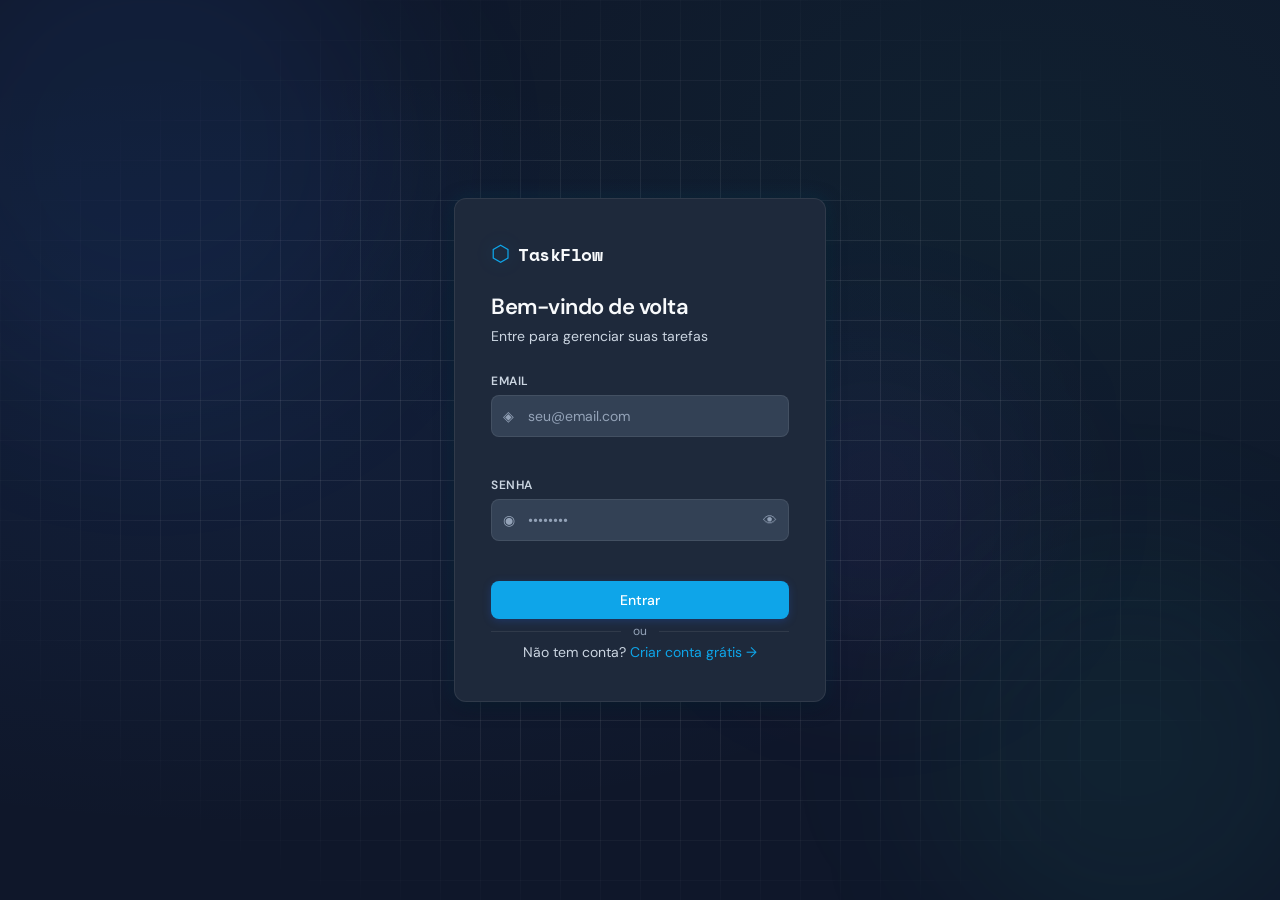
==== commit e127e464: "update themes button" ====
--- a/frontend/categories.html
+++ b/frontend/categories.html
@@ -34,14 +34,17 @@
                 <button class="menu-toggle" onclick="toggleSidebar()">☰</button>
                 <h2 class="page-title">Categorias</h2>
             </div>
-            <button class="btn-new-task" onclick="openCatModal()">+ Nova Categoria</button>
+            <div class="topbar-right" style="display:flex; align-items:center; gap:10px;">
+                <button id="themeToggleBtn" class="btn-ghost" onclick="toggleTheme()" style="padding: 6px 12px; font-size: 16px;"></button>
+                <button class="btn-new-task" onclick="openCatModal()">+ Nova Categoria</button>
+            </div>
         </header>
 
         <div class="page-content">
             <section class="suggested-cats">
                 <div>
                     <h3 class="section-title">Categorias sugeridas</h3>
-                    <p class="section-subtitle">Crie atalhos comuns com um clique e continue podendo personalizar tudo.</p>
+                    <p class="section-subtitle">Novas contas já vêm com categorias padrão (Trabalho, Estudos, etc.). Use os atalhos abaixo para criar outras com um clique ou use &quot;Nova Categoria&quot; para personalizar.</p>
                 </div>
                 <div class="suggested-cat-grid" id="suggestedCatGrid"></div>
             </section>
--- a/frontend/css/style.css
+++ b/frontend/css/style.css
@@ -4,34 +4,64 @@
    ============================================================ */
 
 :root {
-  --bg:          #080c14;
-  --bg-2:        #0d1422;
-  --bg-3:        #111928;
-  --bg-4:        #1a2438;
-  --border:      rgba(100, 160, 255, 0.12);
-  --border-glow: rgba(100, 160, 255, 0.3);
-
-  --accent:      #3b82f6;
-  --accent-dim:  rgba(59, 130, 246, 0.15);
-  --accent-glow: rgba(59, 130, 246, 0.4);
-  --green:       #22d3a5;
-  --green-dim:   rgba(34, 211, 165, 0.15);
+  --bg:          #0f172a;
+  --bg-2:        #1e293b;
+  --bg-3:        #334155;
+  --bg-4:        #475569;
+  --border:      rgba(255, 255, 255, 0.08);
+  --border-glow: rgba(56, 189, 248, 0.3);
+  --glass-bg:    rgba(30, 41, 59, 0.85);
+  --glass-overlay: rgba(15, 23, 42, 0.8);
+
+  --accent:      #0ea5e9;
+  --accent-dim:  rgba(14, 165, 233, 0.15);
+  --accent-glow: rgba(14, 165, 233, 0.3);
+  --green:       #10b981;
+  --green-dim:   rgba(16, 185, 129, 0.15);
   --yellow:      #f59e0b;
   --yellow-dim:  rgba(245, 158, 11, 0.15);
   --red:         #ef4444;
   --red-dim:     rgba(239, 68, 68, 0.15);
 
-  --text:        #e2eaf5;
-  --text-2:      #8fa3c0;
-  --text-3:      #4d647f;
-
-  --radius:      10px;
-  --radius-lg:   16px;
-  --shadow:      0 4px 24px rgba(0,0,0,0.5);
-  --shadow-glow: 0 0 30px rgba(59, 130, 246, 0.15);
-
-  --sidebar-w:   240px;
-  --topbar-h:    64px;
+  --text:        #f8fafc;
+  --text-2:      #cbd5e1;
+  --text-3:      #94a3b8;
+
+  --radius:      8px;
+  --radius-lg:   12px;
+  --shadow:      0 4px 20px rgba(0, 0, 0, 0.4);
+  --shadow-glow: 0 0 20px rgba(14, 165, 233, 0.15);
+
+  --sidebar-w:   260px;
+  --topbar-h:    72px;
+}
+
+:root[data-theme="light"] {
+  --bg:          #f8fafc;
+  --bg-2:        #ffffff;
+  --bg-3:        #f1f5f9;
+  --bg-4:        #e2e8f0;
+  --border:      rgba(0, 0, 0, 0.08);
+  --border-glow: rgba(14, 165, 233, 0.2);
+  --glass-bg:    rgba(255, 255, 255, 0.85);
+  --glass-overlay: rgba(248, 250, 252, 0.8);
+
+  --accent:      #0284c7;
+  --accent-dim:  rgba(2, 132, 199, 0.1);
+  --accent-glow: rgba(2, 132, 199, 0.2);
+  --green:       #059669;
+  --green-dim:   rgba(5, 150, 105, 0.1);
+  --yellow:      #d97706;
+  --yellow-dim:  rgba(217, 119, 6, 0.1);
+  --red:         #dc2626;
+  --red-dim:     rgba(220, 38, 38, 0.1);
+
+  --text:        #0f172a;
+  --text-2:      #475569;
+  --text-3:      #64748b;
+
+  --shadow:      0 4px 16px rgba(0, 0, 0, 0.06);
+  --shadow-glow: 0 0 16px rgba(2, 132, 199, 0.1);
 }
 
 *, *::before, *::after { box-sizing: border-box; margin: 0; padding: 0; }
@@ -174,14 +204,14 @@
   color: white;
   border: none; border-radius: var(--radius);
   font-family: 'DM Sans', sans-serif;
-  font-size: 14px; font-weight: 600;
-  padding: 12px 20px;
+  font-size: 14px; font-weight: 500;
+  padding: 10px 18px;
   cursor: pointer;
-  transition: background 0.2s, transform 0.1s, box-shadow 0.2s;
-  box-shadow: 0 4px 16px var(--accent-glow);
+  transition: all 0.2s cubic-bezier(0.4, 0, 0.2, 1);
+  box-shadow: 0 2px 8px rgba(37, 99, 235, 0.25);
   width: 100%;
 }
-.btn-primary:hover { background: #2563eb; box-shadow: 0 6px 24px var(--accent-glow); }
+.btn-primary:hover { background: #1d4ed8; box-shadow: 0 4px 12px rgba(37, 99, 235, 0.35); transform: translateY(-1px); }
 .btn-primary:active { transform: scale(0.98); }
 .btn-primary.small { width: auto; padding: 8px 16px; font-size: 13px; }
 .btn-primary:disabled { opacity: 0.6; cursor: not-allowed; transform: none; }
@@ -247,7 +277,9 @@
 
 .sidebar {
   width: var(--sidebar-w);
-  background: var(--bg-2);
+  background: var(--glass-bg);
+  backdrop-filter: blur(12px);
+  -webkit-backdrop-filter: blur(12px);
   border-right: 1px solid var(--border);
   display: flex; flex-direction: column;
   flex-shrink: 0;
@@ -325,7 +357,9 @@
   height: var(--topbar-h);
   display: flex; align-items: center; justify-content: space-between;
   padding: 0 28px; gap: 16px;
-  background: var(--bg-2);
+  background: var(--glass-bg);
+  backdrop-filter: blur(12px);
+  -webkit-backdrop-filter: blur(12px);
   border-bottom: 1px solid var(--border);
   position: sticky; top: 0; z-index: 50;
 }
@@ -369,11 +403,12 @@
 }
 
 .stat-card {
-  background: var(--bg-2); border: 1px solid var(--border);
+  background: var(--bg-2);
+  border: 1px solid var(--border);
   border-radius: var(--radius-lg); padding: 20px;
-  transition: border-color 0.2s, box-shadow 0.2s;
-}
-.stat-card:hover { border-color: var(--border-glow); box-shadow: var(--shadow-glow); }
+  transition: transform 0.2s cubic-bezier(0.4, 0, 0.2, 1), border-color 0.2s, box-shadow 0.2s;
+}
+.stat-card:hover { transform: translateY(-2px); border-color: var(--border-glow); box-shadow: var(--shadow); }
 
 .stat-value {
   font-family: 'Space Mono', monospace;
@@ -424,11 +459,12 @@
 }
 
 .task-card {
-  background: var(--bg-2); border: 1px solid var(--border);
+  background: var(--bg-2);
+  border: 1px solid var(--border);
   border-radius: var(--radius-lg); padding: 18px;
   display: flex; flex-direction: column; gap: 12px;
-  transition: border-color 0.2s, transform 0.15s, box-shadow 0.2s;
-  animation: cardIn 0.3s cubic-bezier(0.16, 1, 0.3, 1);
+  transition: transform 0.2s cubic-bezier(0.4, 0, 0.2, 1), border-color 0.2s, box-shadow 0.2s;
+  animation: cardIn 0.3s cubic-bezier(0.4, 0, 0.2, 1);
   cursor: default;
   position: relative;
   overflow: hidden;
@@ -441,7 +477,7 @@
 .task-card.priority-MEDIUM::before { background: var(--yellow); }
 .task-card.priority-LOW::before   { background: var(--green); }
 
-.task-card:hover { border-color: var(--border-glow); transform: translateY(-2px); box-shadow: var(--shadow); }
+.task-card:hover { border-color: var(--border-glow); transform: translateY(-2px); box-shadow: 0 8px 24px rgba(0, 0, 0, 0.2); }
 
 .task-card-header { display: flex; align-items: flex-start; justify-content: space-between; gap: 8px; }
 .task-card-title {
@@ -492,7 +528,7 @@
    ============================================================ */
 .modal-overlay {
   position: fixed; inset: 0; z-index: 200;
-  background: rgba(4, 8, 16, 0.8);
+  background: var(--glass-overlay);
   backdrop-filter: blur(4px);
   display: flex; align-items: center; justify-content: center;
   padding: 24px;
@@ -500,11 +536,12 @@
 }
 
 .modal-card {
-  background: var(--bg-2); border: 1px solid var(--border);
+  background: var(--bg-2);
+  border: 1px solid var(--border);
   border-radius: var(--radius-lg); padding: 28px;
   width: 100%; max-width: 500px;
-  box-shadow: var(--shadow), var(--shadow-glow);
-  animation: cardIn 0.3s cubic-bezier(0.16, 1, 0.3, 1);
+  box-shadow: 0 12px 40px rgba(0, 0, 0, 0.4);
+  animation: cardIn 0.3s cubic-bezier(0.4, 0, 0.2, 1);
 }
 .modal-sm { max-width: 380px; }
 
--- a/frontend/css/kanban.css
+++ b/frontend/css/kanban.css
@@ -6,138 +6,260 @@
    LIGHT THEME OVERRIDE
    ============================================================ */
 [data-theme="light"] {
-    --bg:    #f0f4f8;
-    --bg-2:  #ffffff;
-    --bg-3:  #f4f7fb;
-    --bg-4:  #e8edf4;
-    --border:      rgba(60, 100, 160, 0.14);
+    --bg: #f0f4f8;
+    --bg-2: #ffffff;
+    --bg-3: #f4f7fb;
+    --bg-4: #e8edf4;
+    --border: rgba(60, 100, 160, 0.14);
     --border-glow: rgba(59, 130, 246, 0.4);
-    --text:   #0f1c2e;
+    --text: #0f1c2e;
     --text-2: #4a6080;
     --text-3: #8fa3c0;
     --shadow: 0 4px 24px rgba(30, 60, 120, 0.08);
     --shadow-glow: 0 0 30px rgba(59, 130, 246, 0.08);
 }
+
 [data-theme="light"] .auth-bg {
-    background: radial-gradient(ellipse at 20% 50%, rgba(59,130,246,0.05) 0%, transparent 60%),
-                radial-gradient(ellipse at 80% 20%, rgba(34,211,165,0.04) 0%, transparent 50%),
-                var(--bg);
-}
+    background: radial-gradient(ellipse at 20% 50%, rgba(59, 130, 246, 0.05) 0%, transparent 60%),
+        radial-gradient(ellipse at 80% 20%, rgba(34, 211, 165, 0.04) 0%, transparent 50%),
+        var(--bg);
+}
+
 [data-theme="light"] .search-input,
 [data-theme="light"] .field-input,
-[data-theme="light"] .sort-select { color: var(--text); }
-[data-theme="light"] .stat-bar { background: var(--bg-4); }
+[data-theme="light"] .sort-select {
+    color: var(--text);
+}
+
+[data-theme="light"] .stat-bar {
+    background: var(--bg-4);
+}
 
 /* ============================================================
    TOPBAR extras
    ============================================================ */
 .page-title {
-    font-size: 18px; font-weight: 600; letter-spacing: -0.3px;
-}
-.topbar-right { display: flex; align-items: center; gap: 12px; }
-.page-content { padding: 24px 28px 40px; }
+    font-size: 18px;
+    font-weight: 600;
+    letter-spacing: -0.3px;
+}
+
+.topbar-right {
+    display: flex;
+    align-items: center;
+    gap: 12px;
+}
+
+.page-content {
+    padding: 24px 28px 40px;
+}
 
 /* ============================================================
    TOAST NOTIFICATIONS
    ============================================================ */
 .toast-container {
-    position: fixed; bottom: 24px; right: 24px;
-    z-index: 9999; display: flex; flex-direction: column; gap: 10px;
+    position: fixed;
+    bottom: 24px;
+    right: 24px;
+    z-index: 9999;
+    display: flex;
+    flex-direction: column;
+    gap: 10px;
     pointer-events: none;
 }
+
 .toast {
-    display: flex; align-items: center; gap: 10px;
-    padding: 12px 16px; border-radius: 10px;
-    font-size: 13px; font-weight: 500;
-    background: var(--bg-2); border: 1px solid var(--border);
+    display: flex;
+    align-items: center;
+    gap: 10px;
+    padding: 12px 16px;
+    border-radius: 10px;
+    font-size: 13px;
+    font-weight: 500;
+    background: var(--bg-2);
+    border: 1px solid var(--border);
     box-shadow: var(--shadow);
-    opacity: 0; transform: translateX(20px);
+    opacity: 0;
+    transform: translateX(20px);
     transition: opacity 0.25s, transform 0.25s;
-    pointer-events: auto; max-width: 300px;
-}
-.toast-visible { opacity: 1; transform: translateX(0); }
-.toast-icon { font-size: 15px; flex-shrink: 0; }
-.toast-success { border-color: rgba(34,211,165,0.3); }
-.toast-success .toast-icon { color: var(--green); }
-.toast-error   { border-color: rgba(239,68,68,0.3);  }
-.toast-error   .toast-icon { color: var(--red); }
-.toast-info    { border-color: rgba(59,130,246,0.3);  }
-.toast-info    .toast-icon { color: var(--accent); }
-.toast-warning { border-color: rgba(245,158,11,0.3); }
-.toast-warning .toast-icon { color: var(--yellow); }
+    pointer-events: auto;
+    max-width: 300px;
+}
+
+.toast-visible {
+    opacity: 1;
+    transform: translateX(0);
+}
+
+.toast-icon {
+    font-size: 15px;
+    flex-shrink: 0;
+}
+
+.toast-success {
+    border-color: rgba(34, 211, 165, 0.3);
+}
+
+.toast-success .toast-icon {
+    color: var(--green);
+}
+
+.toast-error {
+    border-color: rgba(239, 68, 68, 0.3);
+}
+
+.toast-error .toast-icon {
+    color: var(--red);
+}
+
+.toast-info {
+    border-color: rgba(59, 130, 246, 0.3);
+}
+
+.toast-info .toast-icon {
+    color: var(--accent);
+}
+
+.toast-warning {
+    border-color: rgba(245, 158, 11, 0.3);
+}
+
+.toast-warning .toast-icon {
+    color: var(--yellow);
+}
 
 /* ============================================================
    NAV LINK (sidebar uses <a> tags in shared.js)
    ============================================================ */
 a.nav-item {
     text-decoration: none;
-    display: flex; align-items: center; gap: 10px;
-    background: transparent; border: none;
-    color: var(--text-2); font-family: 'DM Sans', sans-serif;
-    font-size: 14px; font-weight: 500;
-    padding: 9px 12px; border-radius: 8px;
+    display: flex;
+    align-items: center;
+    gap: 10px;
+    background: transparent;
+    border: none;
+    color: var(--text-2);
+    font-family: 'DM Sans', sans-serif;
+    font-size: 14px;
+    font-weight: 500;
+    padding: 9px 12px;
+    border-radius: 8px;
     transition: all 0.15s;
 }
-a.nav-item:hover  { background: var(--bg-3); color: var(--text); }
-a.nav-item.active { background: var(--accent-dim); color: var(--accent); }
+
+a.nav-item:hover {
+    background: var(--bg-3);
+    color: var(--text);
+}
+
+a.nav-item.active {
+    background: var(--accent-dim);
+    color: var(--accent);
+}
 
 /* ============================================================
    KANBAN BOARD
    ============================================================ */
 .kanban-wrapper {
-    flex: 1; overflow-x: auto;
+    flex: 1;
+    overflow-x: auto;
     padding: 24px 28px 40px;
     display: flex;
 }
+
 .kanban-board {
-    display: flex; gap: 20px; align-items: flex-start;
-    min-width: max-content; width: 100%;
-}
+    display: flex;
+    gap: 20px;
+    align-items: flex-start;
+    min-width: max-content;
+    width: 100%;
+}
+
 .kanban-col {
-    width: 300px; flex-shrink: 0;
+    width: 360px;
+    flex-shrink: 0;
     background: var(--bg-2);
     border: 1px solid var(--border);
     border-radius: var(--radius-lg);
-    display: flex; flex-direction: column;
+    display: flex;
+    flex-direction: column;
     max-height: calc(100vh - 130px);
     transition: border-color 0.2s, box-shadow 0.2s;
 }
+
 .kanban-col.drag-over {
     border-color: var(--accent);
     box-shadow: 0 0 0 2px var(--accent-dim);
 }
+
 .kanban-col-header {
-    display: flex; align-items: center; gap: 8px;
+    display: flex;
+    align-items: center;
+    gap: 8px;
     padding: 16px 16px 12px;
     border-bottom: 1px solid var(--border);
     flex-shrink: 0;
 }
-.kanban-col-icon  { font-size: 16px; }
-.kanban-col-title { font-size: 14px; font-weight: 600; flex: 1; }
+
+.kanban-col-icon {
+    font-size: 18px;
+}
+
+.kanban-col-title {
+    font-size: 16px;
+    font-weight: 600;
+    flex: 1;
+}
+
 .kanban-col-count {
-    background: var(--bg-4); color: var(--text-2);
-    font-family: 'Space Mono', monospace; font-size: 11px;
-    padding: 2px 7px; border-radius: 10px; font-weight: 600;
-}
+    background: var(--bg-4);
+    color: var(--text-2);
+    font-family: 'Space Mono', monospace;
+    font-size: 13px;
+    padding: 4px 10px;
+    border-radius: 12px;
+    font-weight: 600;
+}
+
 .kanban-cards {
-    flex: 1; overflow-y: auto; padding: 12px;
-    display: flex; flex-direction: column; gap: 10px;
-}
-.kanban-empty, .kanban-loading {
-    text-align: center; padding: 24px 12px;
-    color: var(--text-3); font-size: 13px;
+    flex: 1;
+    overflow-y: auto;
+    padding: 12px;
+    display: flex;
+    flex-direction: column;
+    gap: 10px;
+}
+
+.kanban-empty,
+.kanban-loading {
+    text-align: center;
+    padding: 32px 16px;
+    color: var(--text-3);
+    font-size: 15px;
     border: 1px dashed var(--border);
     border-radius: var(--radius);
 }
+
 .kanban-add-btn {
-    width: calc(100% - 24px); margin: 0 12px 12px;
-    background: none; border: 1px dashed var(--border);
-    color: var(--text-3); border-radius: var(--radius);
-    font-family: 'DM Sans', sans-serif; font-size: 13px;
-    padding: 8px; cursor: pointer; flex-shrink: 0;
+    width: calc(100% - 32px);
+    margin: 0 16px 16px;
+    background: none;
+    border: 1px dashed var(--border);
+    color: var(--text-3);
+    border-radius: var(--radius);
+    font-family: 'DM Sans', sans-serif;
+    font-size: 15px;
+    padding: 12px;
+    cursor: pointer;
+    flex-shrink: 0;
     transition: all 0.15s;
 }
-.kanban-add-btn:hover { border-color: var(--accent); color: var(--accent); background: var(--accent-dim); }
+
+.kanban-add-btn:hover {
+    border-color: var(--accent);
+    color: var(--accent);
+    background: var(--accent-dim);
+}
 
 /* ============================================================
    KANBAN CARD
@@ -146,91 +268,284 @@
     background: var(--bg-3);
     border: 1px solid var(--border);
     border-radius: var(--radius);
-    cursor: grab; position: relative;
+    cursor: grab;
+    position: relative;
     overflow: hidden;
-    transition: transform 0.15s, box-shadow 0.15s, opacity 0.15s;
-    animation: cardIn 0.25s cubic-bezier(0.16, 1, 0.3, 1);
-}
-.kanban-card:hover { transform: translateY(-2px); box-shadow: var(--shadow); }
-.kanban-card.dragging { opacity: 0.4; cursor: grabbing; transform: scale(0.97); }
-.kcard-priority-bar { height: 3px; width: 100%; flex-shrink: 0; }
-.kcard-body { padding: 10px 12px 12px; }
+    transition: transform 0.3s cubic-bezier(0.34, 1.56, 0.64, 1), box-shadow 0.3s ease, border-color 0.3s ease;
+    animation: cardIn 0.4s cubic-bezier(0.16, 1, 0.3, 1);
+}
+
+.kanban-card:hover {
+    transform: translateY(-4px);
+    box-shadow: 0 12px 24px rgba(0, 0, 0, 0.5), 0 0 16px var(--accent-dim);
+    border-color: var(--accent-glow);
+}
+
+.kanban-card.dragging {
+    opacity: 0.4;
+    cursor: grabbing;
+    transform: scale(0.97);
+}
+
+.kcard-priority-bar {
+    height: 4px;
+    width: 100%;
+    flex-shrink: 0;
+}
+
+.kcard-body {
+    padding: 16px 20px 20px;
+}
+
 .kcard-header {
-    display: flex; align-items: flex-start;
-    justify-content: space-between; gap: 6px; margin-bottom: 6px;
-}
+    display: flex;
+    align-items: flex-start;
+    justify-content: space-between;
+    gap: 8px;
+    margin-bottom: 8px;
+}
+
 .kcard-title {
-    font-size: 13px; font-weight: 600; line-height: 1.4; flex: 1;
-}
-.kcard-title.done { text-decoration: line-through; color: var(--text-3); }
-.kcard-actions { display: flex; gap: 2px; flex-shrink: 0; }
+    font-size: 16px;
+    font-weight: 600;
+    line-height: 1.4;
+    flex: 1;
+}
+
+.kcard-title.done {
+    text-decoration: line-through;
+    color: var(--text-3);
+}
+
+.kcard-actions {
+    display: flex;
+    gap: 4px;
+    flex-shrink: 0;
+}
+
 .kcard-desc {
-    font-size: 12px; color: var(--text-2); line-height: 1.5; margin-bottom: 8px;
-    display: -webkit-box; -webkit-line-clamp: 2; -webkit-box-orient: vertical; overflow: hidden;
-}
-.kcard-footer { display: flex; align-items: center; flex-wrap: wrap; gap: 6px; margin-top: 6px; }
+    font-size: 14px;
+    color: var(--text-2);
+    line-height: 1.5;
+    margin-bottom: 12px;
+    display: -webkit-box;
+    -webkit-line-clamp: 2;
+    -webkit-box-orient: vertical;
+    overflow: hidden;
+}
+
+.kcard-footer {
+    display: flex;
+    align-items: center;
+    flex-wrap: wrap;
+    gap: 8px;
+    margin-top: 8px;
+}
+
 .kcard-cat {
-    font-size: 11px; font-weight: 600; padding: 2px 8px;
-    border-radius: 20px; white-space: nowrap;
-}
-.kcard-meta { display: flex; gap: 8px; margin-left: auto; flex-wrap: wrap; }
-.kcard-meta-item { font-size: 11px; color: var(--text-3); white-space: nowrap; }
-.kcard-meta-item.overdue { color: var(--red); }
+    font-size: 13px;
+    font-weight: 600;
+    padding: 4px 12px;
+    border-radius: 20px;
+    white-space: nowrap;
+}
+
+.kcard-meta {
+    display: flex;
+    gap: 10px;
+    margin-left: auto;
+    flex-wrap: wrap;
+}
+
+.kcard-meta-item {
+    font-size: 13px;
+    color: var(--text-3);
+    white-space: nowrap;
+}
+
+.kcard-meta-item.overdue {
+    color: var(--red);
+}
 
 /* ============================================================
    PROFILE PAGE
    ============================================================ */
-.profile-page { padding: 24px 28px 60px; max-width: 900px; }
+.profile-page {
+    padding: 24px 28px 60px;
+    max-width: 1220px;
+    margin: 0 auto;
+}
+
 .profile-hero {
-    background: var(--bg-2); border: 1px solid var(--border);
-    border-radius: var(--radius-lg); padding: 28px;
-    display: flex; align-items: flex-start; gap: 24px;
-    margin-bottom: 24px; flex-wrap: wrap;
-}
+    background: var(--bg-2);
+    border: 1px solid var(--border);
+    border-radius: var(--radius-lg);
+    padding: 28px;
+    display: flex;
+    align-items: flex-start;
+    gap: 24px;
+    margin-bottom: 24px;
+    flex-wrap: wrap;
+}
+
 .profile-avatar-big {
-    width: 72px; height: 72px; border-radius: 16px; flex-shrink: 0;
-    background: var(--accent-dim); color: var(--accent);
-    font-family: 'Space Mono', monospace; font-size: 28px; font-weight: 700;
-    display: flex; align-items: center; justify-content: center;
-    border: 2px solid rgba(59,130,246,0.3);
-}
-.profile-hero-info { flex: 1; min-width: 200px; }
-.profile-display-name { font-size: 22px; font-weight: 600; letter-spacing: -0.5px; margin-bottom: 4px; }
-.profile-job    { color: var(--accent); font-size: 13px; font-weight: 500; margin-bottom: 6px; }
-.profile-bio    { color: var(--text-2); font-size: 14px; margin-bottom: 8px; }
-.profile-member-since { color: var(--text-3); font-size: 12px; }
+    width: 72px;
+    height: 72px;
+    border-radius: 16px;
+    flex-shrink: 0;
+    background: var(--accent-dim);
+    color: var(--accent);
+    font-family: 'Space Mono', monospace;
+    font-size: 28px;
+    font-weight: 700;
+    display: flex;
+    align-items: center;
+    justify-content: center;
+    border: 2px solid rgba(59, 130, 246, 0.3);
+}
+
+.profile-hero-info {
+    flex: 1;
+    min-width: 200px;
+}
+
+.profile-display-name {
+    font-size: 22px;
+    font-weight: 600;
+    letter-spacing: -0.5px;
+    margin-bottom: 4px;
+}
+
+.profile-job {
+    color: var(--accent);
+    font-size: 13px;
+    font-weight: 500;
+    margin-bottom: 6px;
+}
+
+.profile-bio {
+    color: var(--text-2);
+    font-size: 14px;
+    margin-bottom: 8px;
+}
+
+.profile-member-since {
+    color: var(--text-3);
+    font-size: 12px;
+}
+
 .profile-stats-row {
-    display: flex; gap: 20px; margin-left: auto; flex-shrink: 0;
-    align-items: center;
-}
-.profile-stat { display: flex; flex-direction: column; align-items: center; gap: 2px; }
-.ps-val { font-family: 'Space Mono', monospace; font-size: 22px; font-weight: 700; }
-.ps-lbl { font-size: 11px; color: var(--text-2); text-transform: uppercase; letter-spacing: 0.5px; }
-
-.profile-body {
-    display: grid; grid-template-columns: 1fr 1fr;
-    gap: 20px; align-items: start;
-}
-.profile-body > :last-child { grid-column: 1 / -1; }
+    display: flex;
+    gap: 20px;
+    margin-left: auto;
+    flex-shrink: 0;
+    align-items: center;
+}
+
+.profile-stat {
+    display: flex;
+    flex-direction: column;
+    align-items: center;
+    gap: 2px;
+}
+
+.ps-val {
+    font-family: 'Space Mono', monospace;
+    font-size: 22px;
+    font-weight: 700;
+}
+
+.ps-lbl {
+    font-size: 11px;
+    color: var(--text-2);
+    text-transform: uppercase;
+    letter-spacing: 0.5px;
+}
+
+.profile-main-col {
+    display: flex;
+    flex-direction: column;
+    gap: 20px;
+    min-width: 0;
+}
 
 .profile-section {
-    background: var(--bg-2); border: 1px solid var(--border);
-    border-radius: var(--radius-lg); padding: 24px;
-}
-.section-header { margin-bottom: 18px; }
-.section-title  { font-size: 15px; font-weight: 600; letter-spacing: -0.2px; }
-.profile-form   { display: flex; flex-direction: column; gap: 16px; }
+    background: var(--bg-2);
+    border: 1px solid var(--border);
+    border-radius: var(--radius-lg);
+    padding: 24px;
+}
+
+.section-header {
+    margin-bottom: 18px;
+}
+
+.section-title {
+    font-size: 15px;
+    font-weight: 600;
+    letter-spacing: -0.2px;
+}
+
+.profile-form {
+    display: flex;
+    flex-direction: column;
+    gap: 16px;
+}
 
 /* Progress bars */
-.progress-bars { display: flex; flex-direction: column; gap: 14px; }
-.prog-row { display: flex; align-items: center; gap: 10px; }
-.prog-lbl { font-size: 13px; color: var(--text-2); width: 110px; flex-shrink: 0; }
-.prog-track { flex: 1; height: 8px; background: var(--bg-4); border-radius: 4px; overflow: hidden; }
-.prog-fill  { height: 100%; border-radius: 4px; width: 0; transition: width 0.8s cubic-bezier(0.34,1.56,0.64,1); }
-.prog-todo     { background: var(--yellow); }
-.prog-progress { background: var(--accent); }
-.prog-done     { background: var(--green); }
-.prog-val { font-family: 'Space Mono', monospace; font-size: 12px; color: var(--text-2); width: 24px; text-align: right; }
+.progress-bars {
+    display: flex;
+    flex-direction: column;
+    gap: 14px;
+}
+
+.prog-row {
+    display: flex;
+    align-items: center;
+    gap: 10px;
+}
+
+.prog-lbl {
+    font-size: 13px;
+    color: var(--text-2);
+    width: 110px;
+    flex-shrink: 0;
+}
+
+.prog-track {
+    flex: 1;
+    height: 8px;
+    background: var(--bg-4);
+    border-radius: 4px;
+    overflow: hidden;
+}
+
+.prog-fill {
+    height: 100%;
+    border-radius: 4px;
+    width: 0;
+    transition: width 0.8s cubic-bezier(0.34, 1.56, 0.64, 1);
+}
+
+.prog-todo {
+    background: var(--yellow);
+}
+
+.prog-progress {
+    background: var(--accent);
+}
+
+.prog-done {
+    background: var(--green);
+}
+
+.prog-val {
+    font-family: 'Space Mono', monospace;
+    font-size: 12px;
+    color: var(--text-2);
+    width: 24px;
+    text-align: right;
+}
 
 /* ============================================================
    CATEGORIES PAGE
@@ -240,54 +555,265 @@
     grid-template-columns: repeat(auto-fill, minmax(240px, 1fr));
     gap: 14px;
 }
+
 .cat-card {
-    background: var(--bg-2); border: 1px solid var(--border);
-    border-radius: var(--radius-lg); overflow: hidden;
+    background: var(--bg-2);
+    border: 1px solid var(--border);
+    border-radius: var(--radius-lg);
+    overflow: hidden;
     transition: border-color 0.2s, transform 0.15s, box-shadow 0.2s;
-    animation: cardIn 0.3s cubic-bezier(0.16,1,0.3,1);
-}
-.cat-card:hover { border-color: var(--cat-color, var(--border-glow)); transform: translateY(-2px); box-shadow: var(--shadow); }
-.cat-card-accent { height: 4px; background: var(--cat-color, var(--accent)); }
+    animation: cardIn 0.3s cubic-bezier(0.16, 1, 0.3, 1);
+}
+
+.cat-card:hover {
+    border-color: var(--cat-color, var(--border-glow));
+    transform: translateY(-2px);
+    box-shadow: var(--shadow);
+}
+
+.cat-card-accent {
+    height: 4px;
+    background: var(--cat-color, var(--accent));
+}
+
 .cat-card-body {
-    display: flex; align-items: center; gap: 14px; padding: 16px 18px;
-}
-.cat-card-icon { font-size: 24px; flex-shrink: 0; }
-.cat-card-info { flex: 1; overflow: hidden; }
-.cat-card-name  { font-size: 14px; font-weight: 600; display: block; white-space: nowrap; overflow: hidden; text-overflow: ellipsis; }
-.cat-card-count { font-size: 12px; color: var(--text-2); }
-.cat-card-actions { display: flex; gap: 4px; flex-shrink: 0; }
+    display: flex;
+    align-items: center;
+    gap: 14px;
+    padding: 16px 18px;
+}
+
+.cat-card-icon {
+    font-size: 24px;
+    flex-shrink: 0;
+}
+
+.cat-card-info {
+    flex: 1;
+    overflow: hidden;
+}
+
+.cat-card-name {
+    font-size: 14px;
+    font-weight: 600;
+    display: block;
+    white-space: nowrap;
+    overflow: hidden;
+    text-overflow: ellipsis;
+}
+
+.cat-card-count {
+    font-size: 12px;
+    color: var(--text-2);
+}
+
+.cat-card-actions {
+    display: flex;
+    gap: 4px;
+    flex-shrink: 0;
+}
 
 /* Color picker in modal */
-.color-picker-row { display: flex; align-items: center; gap: 8px; }
-.color-presets { display: flex; align-items: center; gap: 10px; flex-wrap: wrap; }
-.presets-label { font-size: 12px; color: var(--text-2); white-space: nowrap; }
-.presets-row   { display: flex; gap: 6px; flex-wrap: wrap; }
+.color-picker-row {
+    display: flex;
+    align-items: center;
+    gap: 8px;
+}
+
+.color-presets {
+    display: flex;
+    align-items: center;
+    gap: 10px;
+    flex-wrap: wrap;
+}
+
+.presets-label {
+    font-size: 12px;
+    color: var(--text-2);
+    white-space: nowrap;
+}
+
+.presets-row {
+    display: flex;
+    gap: 6px;
+    flex-wrap: wrap;
+}
+
 .color-dot {
-    width: 22px; height: 22px; border-radius: 50%;
-    border: 2px solid transparent; cursor: pointer;
+    width: 22px;
+    height: 22px;
+    border-radius: 50%;
+    border: 2px solid transparent;
+    cursor: pointer;
     transition: transform 0.15s, border-color 0.15s;
     flex-shrink: 0;
 }
-.color-dot:hover { transform: scale(1.2); border-color: white; }
+
+.color-dot:hover {
+    transform: scale(1.2);
+    border-color: white;
+}
 
 /* ============================================================
    RESPONSIVE
    ============================================================ */
 @media (max-width: 900px) {
-    .kanban-wrapper { padding: 16px; }
-    .profile-body { grid-template-columns: 1fr; }
-    .profile-hero { flex-direction: column; }
-    .profile-stats-row { margin-left: 0; }
-    .page-content { padding: 16px; }
-}
+    .kanban-wrapper {
+        padding: 16px;
+    }
+
+    .profile-hero {
+        flex-direction: column;
+    }
+
+    .profile-stats-row {
+        margin-left: 0;
+    }
+
+    .page-content {
+        padding: 16px;
+    }
+}
+
 @media (max-width: 600px) {
-    .kanban-col { width: 260px; }
-}
-.profile-stats-hub { min-height: 420px; }
-.profile-photo-editor { display: flex; align-items: center; gap: 16px; }
+    .kanban-col {
+        width: 260px;
+    }
+}
+
+.profile-body {
+    display: grid;
+    grid-template-columns: minmax(0, 1fr) minmax(300px, 400px);
+    gap: 24px;
+    align-items: start;
+}
+
+.profile-stats-hub {
+    min-height: 0;
+    position: sticky;
+    top: 20px;
+    box-shadow: 0 0 0 1px color-mix(in srgb, var(--accent) 12%, transparent), var(--shadow);
+    background: linear-gradient(165deg, color-mix(in srgb, var(--bg-2) 92%, var(--accent) 8%), var(--bg-2));
+}
+
+.stats-hub-header {
+    display: flex;
+    gap: 14px;
+    align-items: flex-start;
+    margin-bottom: 18px;
+}
+
+.stats-hub-icon {
+    width: 44px;
+    height: 44px;
+    border-radius: 12px;
+    flex-shrink: 0;
+    display: grid;
+    place-items: center;
+    font-size: 20px;
+    color: var(--accent);
+    background: var(--accent-dim);
+    border: 1px solid color-mix(in srgb, var(--accent) 35%, transparent);
+}
+
+.stats-hub-sub {
+    margin-top: 6px;
+    max-width: 42ch;
+    line-height: 1.45;
+}
+
+.chart-toolbar {
+    display: flex;
+    flex-direction: column;
+    gap: 10px;
+    margin-bottom: 12px;
+}
+
+.chart-select-label {
+    font-size: 11px;
+    font-weight: 600;
+    text-transform: uppercase;
+    letter-spacing: 0.06em;
+    color: var(--text-3);
+}
+
+.chart-type-select {
+    width: 100%;
+}
+
+.chart-bar-toggle {
+    display: inline-flex;
+    align-items: center;
+    gap: 8px;
+    font-size: 13px;
+    color: var(--text-2);
+    cursor: pointer;
+    user-select: none;
+}
+
+.chart-bar-toggle input {
+    accent-color: var(--accent);
+    width: 16px;
+    height: 16px;
+    cursor: pointer;
+}
+
+.chart-colors-hint {
+    margin: 0 0 8px;
+}
+
+.chart-color-row {
+    display: grid;
+    grid-template-columns: repeat(3, 1fr);
+    gap: 10px;
+    margin-bottom: 16px;
+}
+
+.chart-color-item {
+    display: flex;
+    flex-direction: column;
+    gap: 6px;
+    font-size: 11px;
+    color: var(--text-2);
+    padding: 10px;
+    border-radius: 10px;
+    background: var(--bg-3);
+    border: 1px solid var(--border);
+}
+
+.chart-color-item input[type="color"] {
+    width: 100%;
+    height: 32px;
+    border: none;
+    border-radius: 6px;
+    cursor: pointer;
+    padding: 0;
+}
+
+.profile-chart-wrap {
+    height: min(320px, 42vw);
+    min-height: 240px;
+    width: 100%;
+    border-radius: 12px;
+    padding: 8px;
+    background: var(--bg-3);
+    border: 1px solid var(--border);
+}
+
+.profile-photo-editor {
+    display: flex;
+    align-items: center;
+    gap: 16px;
+}
+
 .profile-photo-preview,
 .user-avatar.has-photo,
-.profile-avatar-big.has-photo { background-size: cover; background-position: center; color: transparent; }
+.profile-avatar-big.has-photo {
+    background-size: cover;
+    background-position: center;
+    color: transparent;
+}
+
 .profile-photo-preview {
     width: 72px;
     height: 72px;
@@ -299,12 +825,20 @@
     color: var(--text-1);
     font-weight: 700;
 }
-.profile-photo-actions { flex: 1; display: flex; flex-direction: column; gap: 8px; }
-.field-hint, .section-subtitle { color: var(--text-3); font-size: 12px; }
-.chart-toolbar, .chart-color-row { display: flex; gap: 12px; flex-wrap: wrap; margin-bottom: 14px; }
-.chart-color-row label { display: flex; align-items: center; gap: 8px; color: var(--text-2); font-size: 12px; }
-.chart-color-row input { width: 34px; height: 28px; border: none; background: transparent; cursor: pointer; }
-.profile-chart-wrap { height: 280px; width: 100%; }
+
+.profile-photo-actions {
+    flex: 1;
+    display: flex;
+    flex-direction: column;
+    gap: 8px;
+}
+
+.field-hint,
+.section-subtitle {
+    color: var(--text-3);
+    font-size: 12px;
+}
+
 .suggested-cats {
     margin-bottom: 22px;
     padding: 18px;
@@ -312,7 +846,14 @@
     border: 1px solid var(--border);
     border-radius: 8px;
 }
-.suggested-cat-grid { display: grid; grid-template-columns: repeat(auto-fit, minmax(132px, 1fr)); gap: 10px; margin-top: 14px; }
+
+.suggested-cat-grid {
+    display: grid;
+    grid-template-columns: repeat(auto-fit, minmax(132px, 1fr));
+    gap: 10px;
+    margin-top: 14px;
+}
+
 .suggested-cat-btn {
     height: 52px;
     border: 1px solid var(--border);
@@ -325,11 +866,65 @@
     gap: 8px;
     cursor: pointer;
 }
-.suggested-cat-btn:disabled { opacity: 0.6; cursor: wait; }
-.profile-body { grid-template-columns: minmax(0, 1fr) minmax(340px, 420px); align-items: start; }
-.profile-body > .profile-stats-hub { grid-column: 2; grid-row: 1 / span 2; }
+
+.suggested-cat-btn:disabled {
+    opacity: 0.6;
+    cursor: wait;
+}
+
+@media (max-width: 960px) {
+    .profile-body {
+        grid-template-columns: 1fr;
+    }
+
+    .profile-stats-hub {
+        position: static;
+    }
+
+    .profile-chart-wrap {
+        height: 280px;
+        min-height: 220px;
+    }
+
+    .chart-color-row {
+        grid-template-columns: 1fr;
+    }
+}
+
 @media (max-width: 900px) {
-    .profile-body { grid-template-columns: 1fr; }
-    .profile-body > .profile-stats-hub { grid-column: auto; grid-row: auto; }
-    .profile-photo-editor { align-items: flex-start; flex-direction: column; }
-}
+    .profile-photo-editor {
+        align-items: flex-start;
+        flex-direction: column;
+    }
+}
+
+/* ============================================================
+   CROPPER.JS CUSTOM STYLES
+   ============================================================ */
+.crop-container {
+    width: 100%;
+    max-height: 60vh;
+    background: var(--bg-3);
+    border-radius: var(--radius);
+    overflow: hidden;
+    display: flex;
+    justify-content: center;
+    align-items: center;
+}
+
+/* Make the crop box circular for avatars */
+.cropper-view-box,
+.cropper-face {
+    border-radius: 50%;
+}
+
+/* Hide grid lines within the circular crop for better preview if desired, 
+   but standard social media croppers keep the grid. We will keep it for now. */
+.cropper-line,
+.cropper-point {
+    background-color: var(--accent) !important;
+}
+
+.cropper-view-box {
+    outline: 2px solid var(--accent) !important;
+}
--- a/frontend/css/dashboard.css
+++ b/frontend/css/dashboard.css
@@ -249,3 +249,27 @@
     margin: 8px;
 }
 .kanban-empty strong { color: var(--text-2); }
+
+/* ── PRAZO (modal tarefa) ───────────────────────────────────── */
+.prazo-block { margin-top: 4px; }
+.prazo-mode-group {
+    display: flex; flex-wrap: wrap; gap: 10px 16px;
+    margin: 8px 0 6px;
+    align-items: center;
+}
+.prazo-mode-option {
+    display: inline-flex; align-items: center; gap: 6px;
+    font-size: 13px; color: var(--text-2); cursor: pointer;
+    user-select: none;
+}
+.prazo-mode-option input {
+    accent-color: var(--accent);
+    width: 15px; height: 15px; cursor: pointer;
+}
+.prazo-hint {
+    margin: 0 0 10px;
+    font-size: 12px; color: var(--text-3); line-height: 1.45;
+}
+.prazo-hint strong { color: var(--text-2); font-weight: 600; }
+.prazo-dates-row { margin-top: 4px; }
+.prazo-dates-row .field-group { flex: 1; min-width: 140px; }
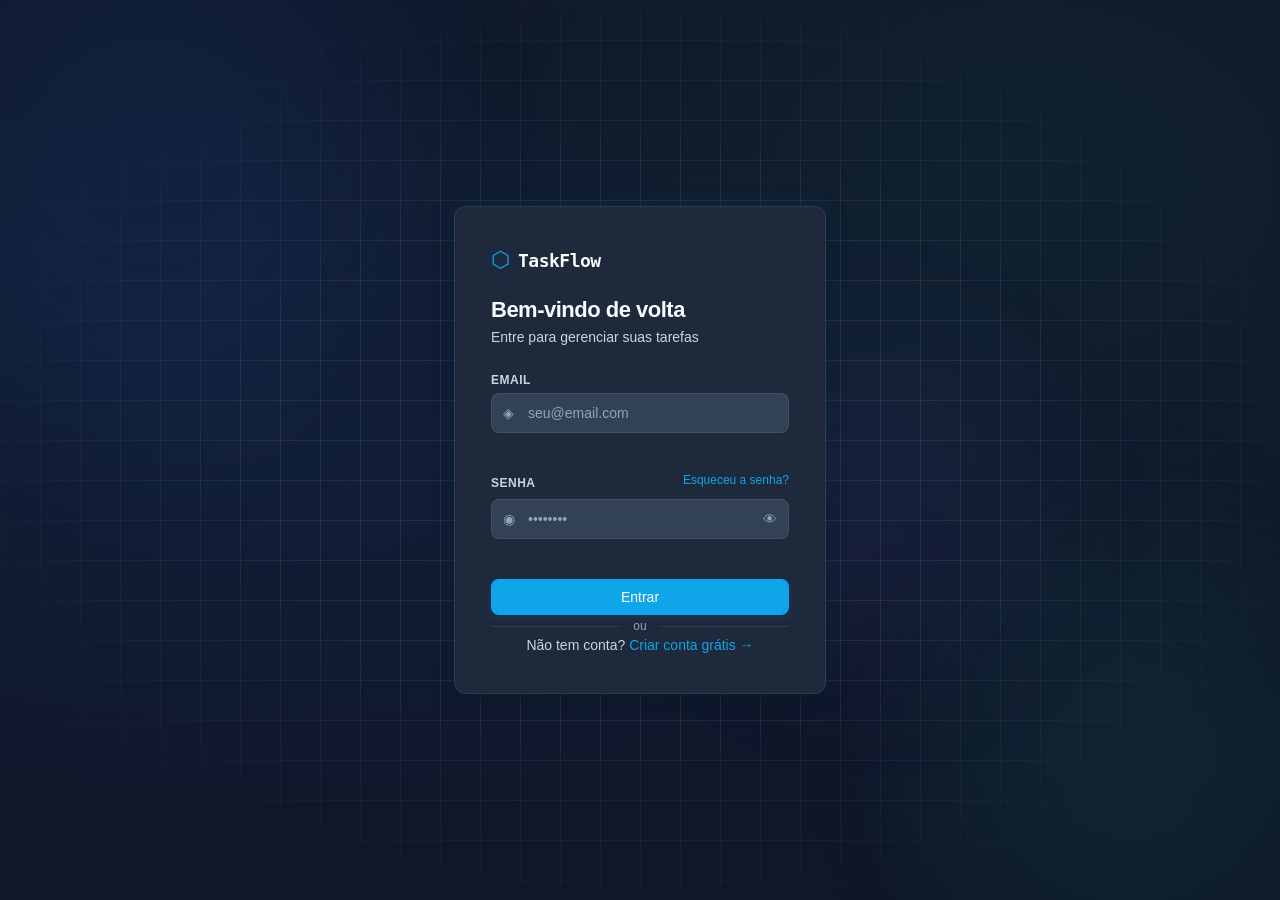
==== commit bd0d75ea: "Frontend update" ====
--- a/frontend/categories.html
+++ b/frontend/categories.html
@@ -4,6 +4,7 @@
     <meta charset="UTF-8">
     <meta name="viewport" content="width=device-width, initial-scale=1.0">
     <title>TaskFlow — Categorias</title>
+    <meta http-equiv="Content-Security-Policy" content="default-src 'self'; script-src 'self'; style-src 'self' 'unsafe-inline' https://fonts.googleapis.com; font-src 'self' https://fonts.gstatic.com; connect-src 'self' http://localhost:8080 https://task-manager-with-login.onrender.com; img-src 'self' data: blob:;">
     <link rel="preconnect" href="https://fonts.googleapis.com">
     <link href="https://fonts.googleapis.com/css2?family=Space+Mono:wght@400;700&family=DM+Sans:wght@300;400;500;600&display=swap" rel="stylesheet">
     <link rel="stylesheet" href="css/style.css">
@@ -24,19 +25,19 @@
                     <span class="user-email" id="userEmail">—</span>
                 </div>
             </div>
-            <button class="btn-logout" onclick="logout()" title="Sair">⏻</button>
+            <button class="btn-logout" title="Sair">⏻</button>
         </div>
     </aside>
 
     <main class="main-content">
         <header class="topbar">
             <div class="topbar-left">
-                <button class="menu-toggle" onclick="toggleSidebar()">☰</button>
+                <button class="menu-toggle">☰</button>
                 <h2 class="page-title">Categorias</h2>
             </div>
             <div class="topbar-right" style="display:flex; align-items:center; gap:10px;">
-                <button id="themeToggleBtn" class="btn-ghost" onclick="toggleTheme()" style="padding: 6px 12px; font-size: 16px;"></button>
-                <button class="btn-new-task" onclick="openCatModal()">+ Nova Categoria</button>
+                <button id="themeToggleBtn" class="btn-ghost" style="padding: 6px 12px; font-size: 16px;"></button>
+                <button class="btn-new-cat">+ Nova Categoria</button>
             </div>
         </header>
 
@@ -52,18 +53,18 @@
             <div id="catEmpty" class="empty-state hidden">
                 <div class="empty-icon">◈</div>
                 <p>Nenhuma categoria criada ainda</p>
-                <button class="btn-primary small" onclick="openCatModal()">+ Criar categoria</button>
+                <button class="btn-primary small btn-new-cat">+ Criar categoria</button>
             </div>
             <div class="cat-grid" id="catGrid"></div>
         </div>
     </main>
 
     <!-- Modal Categoria -->
-    <div class="modal-overlay hidden" id="catModalOverlay" onclick="closeCatModalOutside(event)">
+    <div class="modal-overlay hidden" id="catModalOverlay">
         <div class="modal-card modal-sm">
             <div class="modal-header">
                 <h3 class="modal-title" id="catModalTitle">Nova Categoria</h3>
-                <button class="modal-close" onclick="closeCatModal()">✕</button>
+                <button type="button" class="modal-close btn-close-cat-modal">✕</button>
             </div>
             <form id="catForm" class="modal-form" novalidate>
                 <input type="hidden" id="catId">
@@ -91,7 +92,7 @@
                     <div class="presets-row" id="colorPresets"></div>
                 </div>
                 <div class="modal-actions">
-                    <button type="button" class="btn-ghost" onclick="closeCatModal()">Cancelar</button>
+                    <button type="button" class="btn-ghost btn-close-cat-modal">Cancelar</button>
                     <button type="submit" class="btn-primary" id="saveCatBtn">
                         <span class="btn-text">Salvar</span>
                         <span class="btn-loader hidden">⟳</span>
@@ -102,16 +103,16 @@
     </div>
 
     <!-- Delete confirm -->
-    <div class="modal-overlay hidden" id="deleteCatOverlay" onclick="closeDeleteCatOutside(event)">
+    <div class="modal-overlay hidden" id="deleteCatOverlay">
         <div class="modal-card modal-sm">
             <div class="modal-header">
                 <h3 class="modal-title">Excluir Categoria</h3>
-                <button class="modal-close" onclick="closeDeleteCat()">✕</button>
+                <button type="button" class="modal-close btn-close-del-cat-modal">✕</button>
             </div>
             <p class="delete-confirm-text">Excluir <strong id="deleteCatName"></strong>? As tarefas desta categoria perderão a associação.</p>
             <div class="modal-actions">
-                <button class="btn-ghost" onclick="closeDeleteCat()">Cancelar</button>
-                <button class="btn-danger" id="confirmDeleteCatBtn" onclick="confirmDeleteCat()">Excluir</button>
+                <button type="button" class="btn-ghost btn-close-del-cat-modal">Cancelar</button>
+                <button type="button" class="btn-danger" id="confirmDeleteCatBtn">Excluir</button>
             </div>
         </div>
     </div>
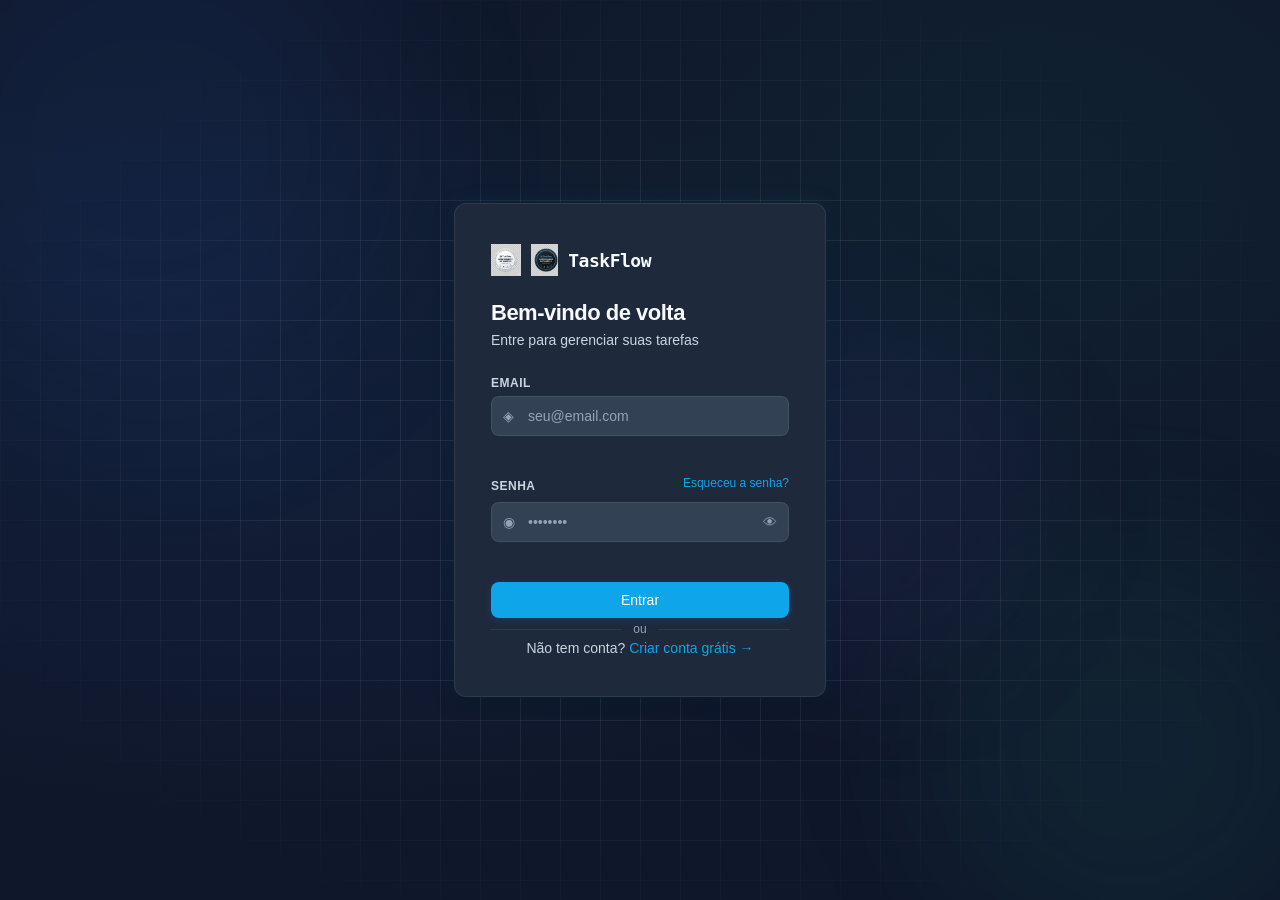
==== commit 4b741062: "update" ====
--- a/frontend/categories.html
+++ b/frontend/categories.html
@@ -14,7 +14,11 @@
 <body class="dashboard-page">
     <aside class="sidebar" id="sidebar">
         <div class="sidebar-header">
-            <div class="logo"><span class="logo-icon">⬡</span><span class="logo-text">TaskFlow</span></div>
+            <div class="logo">
+                <img src="assets/Light%20Theme.png" class="logo-img light-theme-logo" alt="TaskFlow Logo">
+                <img src="assets/Dark%20theme.png" class="logo-img dark-theme-logo" alt="TaskFlow Logo">
+                <span class="logo-text">TaskFlow</span>
+            </div>
         </div>
         <nav class="sidebar-nav" id="sidebarNav"></nav>
         <div class="sidebar-footer">
--- a/frontend/css/style.css
+++ b/frontend/css/style.css
@@ -130,12 +130,21 @@
 }
 
 .logo {
-  display: flex; align-items: center; gap: 8px; margin-bottom: 24px;
-}
-.logo-icon {
-  font-size: 22px; color: var(--accent);
-  text-shadow: 0 0 20px var(--accent-glow);
-}
+  display: flex; align-items: center; gap: 10px; margin-bottom: 24px;
+}
+.logo-img {
+  height: 32px;
+  width: auto;
+  display: block;
+}
+
+/* Theme-based logo visibility */
+[data-theme="dark"] .light-theme-logo { display: none; }
+[data-theme="dark"] .dark-theme-logo  { display: block; }
+
+[data-theme="light"] .dark-theme-logo { display: none; }
+[data-theme="light"] .light-theme-logo { display: block; }
+
 .logo-text {
   font-family: 'Space Mono', monospace;
   font-size: 18px; font-weight: 700;
--- a/frontend/css/dashboard.css
+++ b/frontend/css/dashboard.css
@@ -16,13 +16,7 @@
 .view-btn.active { background: var(--accent-dim); color: var(--accent); }
 .view-btn:hover:not(.active) { background: var(--bg-3); color: var(--text-2); }
 
-.btn-export {
-    background: transparent; border: 1px solid var(--border);
-    color: var(--text-2); border-radius: var(--radius);
-    font-family: 'DM Sans', sans-serif; font-size: 13px;
-    padding: 7px 14px; cursor: pointer; transition: all 0.2s;
-}
-.btn-export:hover { border-color: var(--border-glow); color: var(--text); background: var(--bg-3); }
+
 
 /* ── STATS CLICKABLE ───────────────────────────────────────── */
 .stat-card.clickable { cursor: pointer; }
@@ -186,22 +180,7 @@
 .comment-input { flex: 1; padding: 8px 12px; font-size: 13px; }
 .comment-input + .btn-primary { width: auto; padding: 8px 12px; font-size: 14px; }
 
-/* ── EXPORT MENU ───────────────────────────────────────────── */
-.export-menu {
-    position: fixed; top: 72px; right: 28px; z-index: 300;
-    background: var(--bg-2); border: 1px solid var(--border);
-    border-radius: var(--radius); box-shadow: var(--shadow);
-    display: flex; flex-direction: column; overflow: hidden;
-    animation: cardIn 0.2s ease;
-    min-width: 180px;
-}
-.export-menu button {
-    background: none; border: none; text-align: left;
-    color: var(--text); font-family: 'DM Sans', sans-serif;
-    font-size: 13px; padding: 11px 16px; cursor: pointer;
-    transition: background 0.15s;
-}
-.export-menu button:hover { background: var(--bg-3); }
+
 
 /* ── KEYBOARD SHORTCUTS PANEL ──────────────────────────────── */
 .shortcuts-panel { max-width: 360px; }
@@ -220,7 +199,6 @@
     .filter-bar-wrapper { padding: 0 16px; }
     .tasks-section { padding: 8px 16px 40px; }
     .bulk-bar { margin: 0 16px 8px; }
-    .topbar-right .btn-export,
     .topbar-right .view-toggle { display: none; }
 }
 @media (max-width: 600px) {
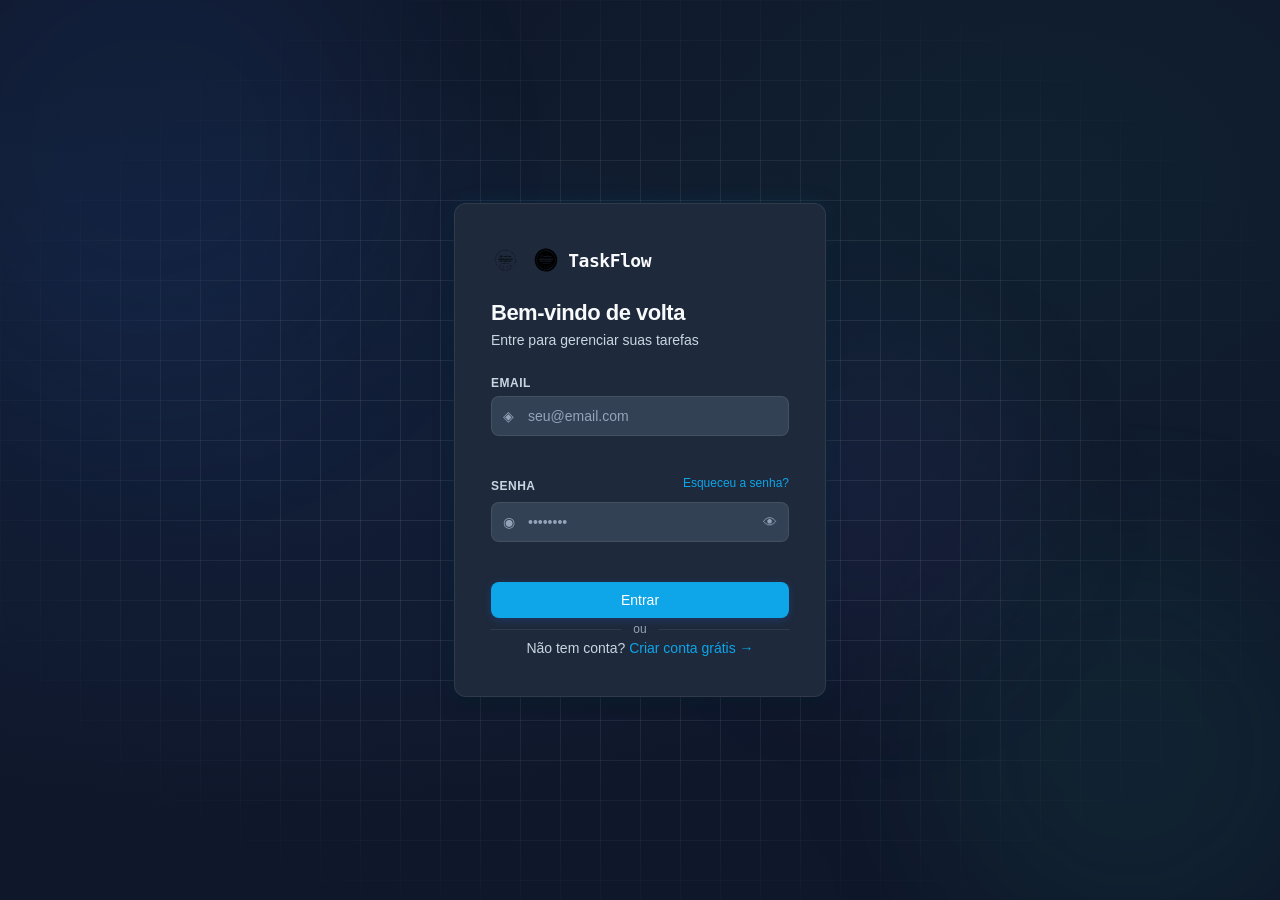
==== commit 40995687: "update" ====
--- a/frontend/categories.html
+++ b/frontend/categories.html
@@ -15,8 +15,8 @@
     <aside class="sidebar" id="sidebar">
         <div class="sidebar-header">
             <div class="logo">
-                <img src="assets/Light%20Theme.png" class="logo-img light-theme-logo" alt="TaskFlow Logo">
-                <img src="assets/Dark%20theme.png" class="logo-img dark-theme-logo" alt="TaskFlow Logo">
+                <img src="assets/Light-Theme.svg" class="logo-img light-theme-logo" alt="TaskFlow Logo">
+                <img src="assets/Dark-theme.svg" class="logo-img dark-theme-logo" alt="TaskFlow Logo">
                 <span class="logo-text">TaskFlow</span>
             </div>
         </div>
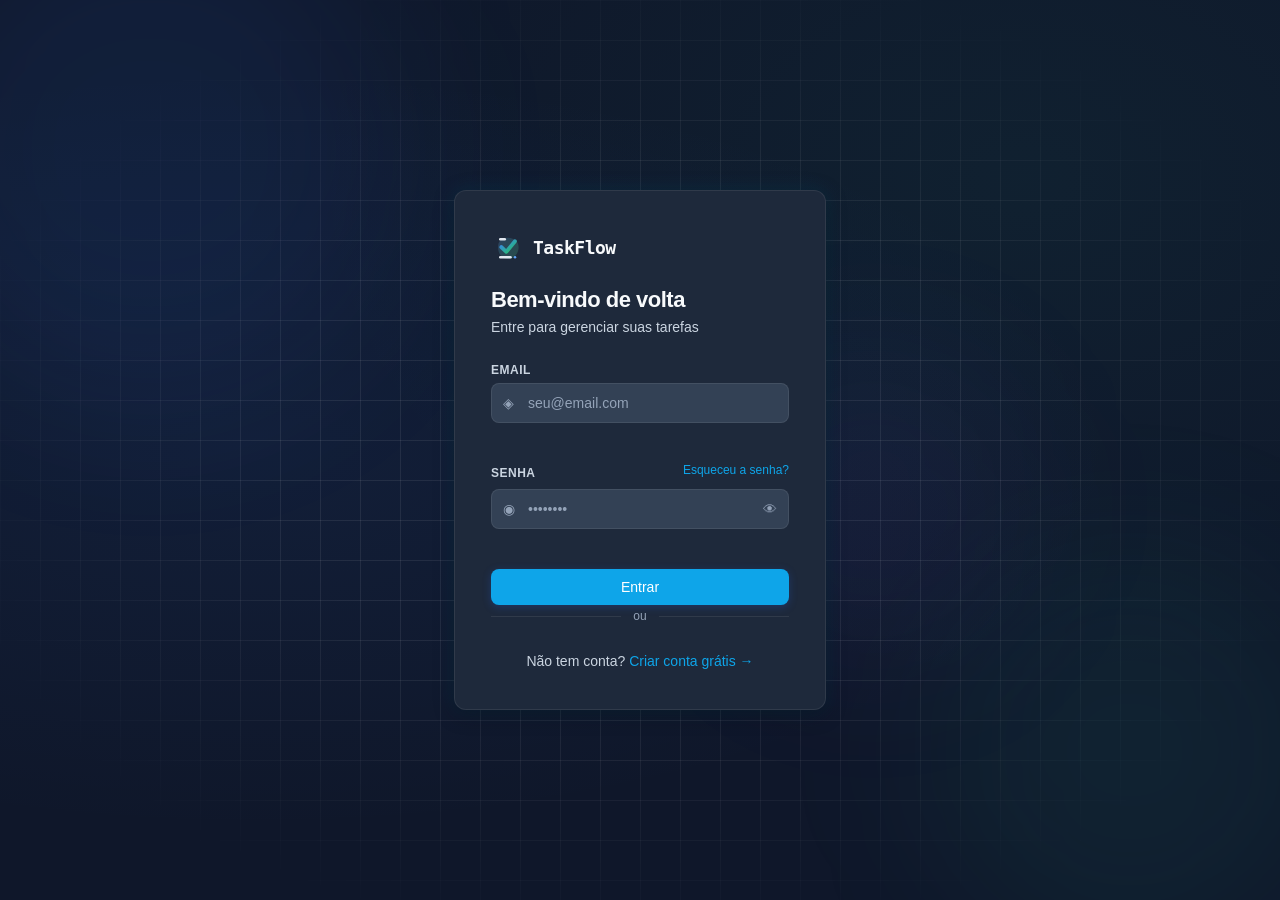
==== commit e46681fc: "Categorias" ====
--- a/frontend/categories.html
+++ b/frontend/categories.html
@@ -41,7 +41,7 @@
             </div>
             <div class="topbar-right" style="display:flex; align-items:center; gap:10px;">
                 <button id="themeToggleBtn" class="btn-ghost" style="padding: 6px 12px; font-size: 16px;"></button>
-                <button class="btn-new-cat">+ Nova Categoria</button>
+                <button class="btn-new-task btn-new-cat">+ Nova Categoria</button>
             </div>
         </header>
 
--- a/frontend/css/style.css
+++ b/frontend/css/style.css
@@ -591,3 +591,466 @@
   .modal-row { grid-template-columns: 1fr; }
   .auth-card { padding: 28px 20px; }
 }
+
+/* ============================================================
+   ADMIN PANEL PREMIUM STYLING
+   ============================================================ */
+.table-container {
+  overflow-x: auto;
+  box-shadow: var(--shadow);
+  border-radius: var(--radius-lg);
+  background: var(--bg-2);
+}
+.table-row-hover {
+  transition: background-color 0.15s ease;
+}
+.table-row-hover:hover {
+  background-color: rgba(255, 255, 255, 0.02) !important;
+}
+[data-theme="light"] .table-row-hover:hover {
+  background-color: rgba(15, 23, 42, 0.02) !important;
+}
+th {
+  font-family: 'Space Mono', monospace;
+  font-weight: 700;
+  letter-spacing: 0.5px;
+  text-transform: uppercase;
+  font-size: 11px;
+}
+tbody td {
+  border-top: 1px solid var(--border);
+}
+
+/* ─── GOOGLE LOGIN BUTTON INTEGRATION ─── */
+.google-btn-wrapper {
+  margin: 20px 0 10px 0;
+  width: 100%;
+  display: flex;
+  justify-content: center;
+  align-items: center;
+  transition: transform 0.2s ease, filter 0.2s ease;
+}
+
+.google-btn-wrapper:hover {
+  transform: translateY(-1px);
+}
+
+iframe[id^="g_id_"] {
+  border-radius: var(--radius) !important;
+  box-shadow: var(--shadow-glow) !important;
+}
+
+/* ============================================================
+   ⏱️ WIDGET POMODORO FLUTUANTE (TIME TRACKING)
+   ============================================================ */
+.pomodoro-widget {
+  position: fixed;
+  bottom: 24px;
+  right: 24px;
+  z-index: 999;
+  width: 320px;
+  background: var(--glass-bg);
+  border: 1px solid var(--border);
+  border-radius: var(--radius-lg);
+  box-shadow: 0 10px 30px rgba(0, 0, 0, 0.4), var(--shadow-glow);
+  backdrop-filter: blur(16px);
+  -webkit-backdrop-filter: blur(16px);
+  transition: all 0.35s cubic-bezier(0.16, 1, 0.3, 1);
+  overflow: hidden;
+}
+
+.pomodoro-widget.collapsed {
+  width: 56px;
+  height: 56px;
+  border-radius: 50%;
+  display: flex;
+  align-items: center;
+  justify-content: center;
+  cursor: pointer;
+}
+
+.pomodoro-widget.collapsed:hover {
+  transform: scale(1.05);
+  box-shadow: 0 0 25px var(--accent-glow);
+}
+
+.pomodoro-collapsed-bubble {
+  display: flex;
+  align-items: center;
+  justify-content: center;
+  font-size: 20px;
+  position: relative;
+  width: 100%;
+  height: 100%;
+}
+
+.pomodoro-collapsed-badge {
+  position: absolute;
+  top: -2px;
+  right: -2px;
+  width: 10px;
+  height: 10px;
+  background: var(--accent);
+  border-radius: 50%;
+  border: 2px solid var(--bg-2);
+  display: none;
+}
+
+.pomodoro-collapsed-badge.running {
+  display: block;
+  animation: pulse-glow 1.5s infinite;
+}
+
+@keyframes pulse-glow {
+  0% { transform: scale(0.9); opacity: 0.8; }
+  50% { transform: scale(1.2); opacity: 1; }
+  100% { transform: scale(0.9); opacity: 0.8; }
+}
+
+.pomodoro-expanded-content {
+  padding: 16px;
+  display: flex;
+  flex-direction: column;
+  gap: 12px;
+}
+
+.pomodoro-header {
+  display: flex;
+  align-items: center;
+  justify-content: space-between;
+}
+
+.pomodoro-title {
+  display: flex;
+  align-items: center;
+  gap: 8px;
+  font-size: 13px;
+  font-weight: 700;
+  text-transform: uppercase;
+  letter-spacing: 0.5px;
+  color: var(--text-2);
+}
+
+.pomodoro-control-top {
+  display: flex;
+  align-items: center;
+  gap: 6px;
+}
+
+.pomodoro-btn-close {
+  background: none;
+  border: none;
+  color: var(--text-3);
+  font-size: 14px;
+  cursor: pointer;
+  padding: 4px;
+  border-radius: 4px;
+  transition: all 0.2s;
+}
+
+.pomodoro-btn-close:hover {
+  color: var(--text);
+  background: var(--bg-3);
+}
+
+.pomodoro-task-badge {
+  font-size: 12px;
+  color: var(--accent);
+  background: var(--accent-dim);
+  padding: 6px 10px;
+  border-radius: var(--radius);
+  border: 1px solid rgba(14, 165, 233, 0.2);
+  overflow: hidden;
+  text-overflow: ellipsis;
+  white-space: nowrap;
+  font-weight: 500;
+}
+
+.pomodoro-timer-display {
+  display: flex;
+  flex-direction: column;
+  align-items: center;
+  justify-content: center;
+  padding: 10px 0;
+  position: relative;
+}
+
+.pomodoro-clock {
+  font-family: 'Space Mono', monospace;
+  font-size: 40px;
+  font-weight: 700;
+  letter-spacing: -1px;
+  color: var(--text);
+  text-shadow: 0 0 15px var(--accent-glow);
+}
+
+.pomodoro-modes {
+  display: flex;
+  justify-content: center;
+  gap: 6px;
+  background: var(--bg-3);
+  padding: 3px;
+  border-radius: 6px;
+}
+
+.pomodoro-mode-btn {
+  flex: 1;
+  background: transparent;
+  border: none;
+  color: var(--text-3);
+  font-size: 11px;
+  font-weight: 600;
+  padding: 6px 4px;
+  border-radius: 4px;
+  cursor: pointer;
+  transition: all 0.2s;
+  text-align: center;
+  white-space: nowrap;
+}
+
+.pomodoro-mode-btn.active {
+  background: var(--bg-4);
+  color: var(--text);
+}
+
+.pomodoro-widget.running .pomodoro-clock {
+  animation: clock-pulse 2s infinite ease-in-out;
+}
+
+@keyframes clock-pulse {
+  0% { opacity: 0.95; }
+  50% { opacity: 1; }
+  100% { opacity: 0.95; }
+}
+
+.pomodoro-controls {
+  display: flex;
+  justify-content: center;
+  align-items: center;
+  gap: 14px;
+}
+
+.pomodoro-btn-round {
+  width: 38px;
+  height: 38px;
+  border-radius: 50%;
+  background: var(--bg-3);
+  border: 1px solid var(--border);
+  color: var(--text-2);
+  display: flex;
+  align-items: center;
+  justify-content: center;
+  cursor: pointer;
+  transition: all 0.2s;
+  font-size: 14px;
+}
+
+.pomodoro-btn-round:hover {
+  background: var(--bg-4);
+  color: var(--text);
+  border-color: var(--border-glow);
+}
+
+.pomodoro-btn-round.play-pause {
+  width: 48px;
+  height: 48px;
+  background: var(--accent);
+  color: white;
+  border: none;
+  box-shadow: 0 4px 12px var(--accent-glow);
+  font-size: 18px;
+}
+
+.pomodoro-btn-round.play-pause:hover {
+  background: #2563eb;
+  transform: scale(1.05);
+}
+
+/* --- Detalhes do Modal: Progresso de Time Tracking --- */
+.detail-timer-section {
+  display: flex;
+  flex-direction: column;
+  gap: 8px;
+  background: var(--bg-3);
+  padding: 12px 14px;
+  border-radius: var(--radius);
+  border: 1px solid var(--border);
+  margin-top: 10px;
+}
+
+.detail-timer-header {
+  display: flex;
+  align-items: center;
+  justify-content: space-between;
+  font-size: 13px;
+  font-weight: 500;
+  color: var(--text-2);
+}
+
+.detail-timer-actions {
+  display: flex;
+  align-items: center;
+  gap: 8px;
+}
+
+.btn-detail-focus {
+  background: var(--accent-dim);
+  border: 1px solid rgba(14, 165, 233, 0.3);
+  color: var(--accent);
+  font-size: 11px;
+  font-weight: 600;
+  padding: 4px 8px;
+  border-radius: 4px;
+  cursor: pointer;
+  transition: all 0.2s;
+}
+
+.btn-detail-focus:hover {
+  background: var(--accent);
+  color: white;
+}
+
+.timer-progress-track {
+  height: 6px;
+  background: var(--bg-4);
+  border-radius: 3px;
+  overflow: hidden;
+  position: relative;
+}
+
+.timer-progress-fill {
+  height: 100%;
+  background: var(--accent);
+  border-radius: 3px;
+  width: 0%;
+  transition: width 0.5s ease;
+}
+
+.timer-progress-fill.overrun {
+  background: var(--yellow);
+}
+
+.manual-time-input-group {
+  display: flex;
+  align-items: center;
+  gap: 8px;
+  margin-top: 6px;
+}
+
+.manual-time-input {
+  width: 70px;
+  background: var(--bg-4);
+  border: 1px solid var(--border);
+  border-radius: 4px;
+  color: var(--text);
+  font-size: 12px;
+  padding: 4px 6px;
+  text-align: center;
+  outline: none;
+}
+
+.manual-time-input:focus {
+  border-color: var(--accent);
+}
+
+.btn-manual-time-save {
+  background: var(--bg-4);
+  border: 1px solid var(--border);
+  color: var(--text-2);
+  font-size: 11px;
+  font-weight: 600;
+  padding: 4px 8px;
+  border-radius: 4px;
+  cursor: pointer;
+  transition: all 0.2s;
+}
+
+.btn-manual-time-save:hover {
+  border-color: var(--border-glow);
+  color: var(--text);
+  background: var(--bg-3);
+}
+
+/* --- Painel de Configurações do Pomodoro --- */
+.pomodoro-settings-panel {
+  background: var(--bg-3);
+  border: 1px solid var(--border);
+  border-radius: var(--radius);
+  padding: 14px;
+  display: flex;
+  flex-direction: column;
+  gap: 10px;
+  animation: fadeIn 0.2s ease;
+}
+
+.pomodoro-settings-title {
+  font-size: 12px;
+  font-weight: 700;
+  text-transform: uppercase;
+  letter-spacing: 0.5px;
+  color: var(--text-2);
+  margin: 0 0 4px 0;
+}
+
+.pomodoro-settings-row {
+  display: flex;
+  align-items: center;
+  justify-content: space-between;
+  gap: 8px;
+}
+
+.pomodoro-settings-row label {
+  font-size: 12px;
+  color: var(--text-2);
+  font-weight: 500;
+  flex: 1;
+}
+
+.pomodoro-dur-input {
+  width: 60px;
+  background: var(--bg-4);
+  border: 1px solid var(--border);
+  border-radius: 6px;
+  color: var(--text);
+  font-size: 13px;
+  font-family: 'Space Mono', monospace;
+  padding: 5px 8px;
+  text-align: center;
+  outline: none;
+  transition: border-color 0.2s, box-shadow 0.2s;
+}
+
+.pomodoro-dur-input:focus {
+  border-color: var(--accent);
+  box-shadow: 0 0 0 3px var(--accent-dim);
+}
+
+.pomodoro-settings-save-btn {
+  width: 100%;
+  padding: 8px;
+  background: var(--accent);
+  color: white;
+  border: none;
+  border-radius: var(--radius);
+  font-size: 13px;
+  font-weight: 600;
+  font-family: 'DM Sans', sans-serif;
+  cursor: pointer;
+  margin-top: 4px;
+  transition: all 0.2s;
+  box-shadow: 0 2px 8px var(--accent-glow);
+}
+
+.pomodoro-settings-save-btn:hover {
+  background: #2563eb;
+  transform: translateY(-1px);
+}
+
+/* Responsividade Mobile do Widget */
+@media (max-width: 560px) {
+  .pomodoro-widget {
+    bottom: 16px;
+    right: 16px;
+    width: 280px;
+  }
+}
